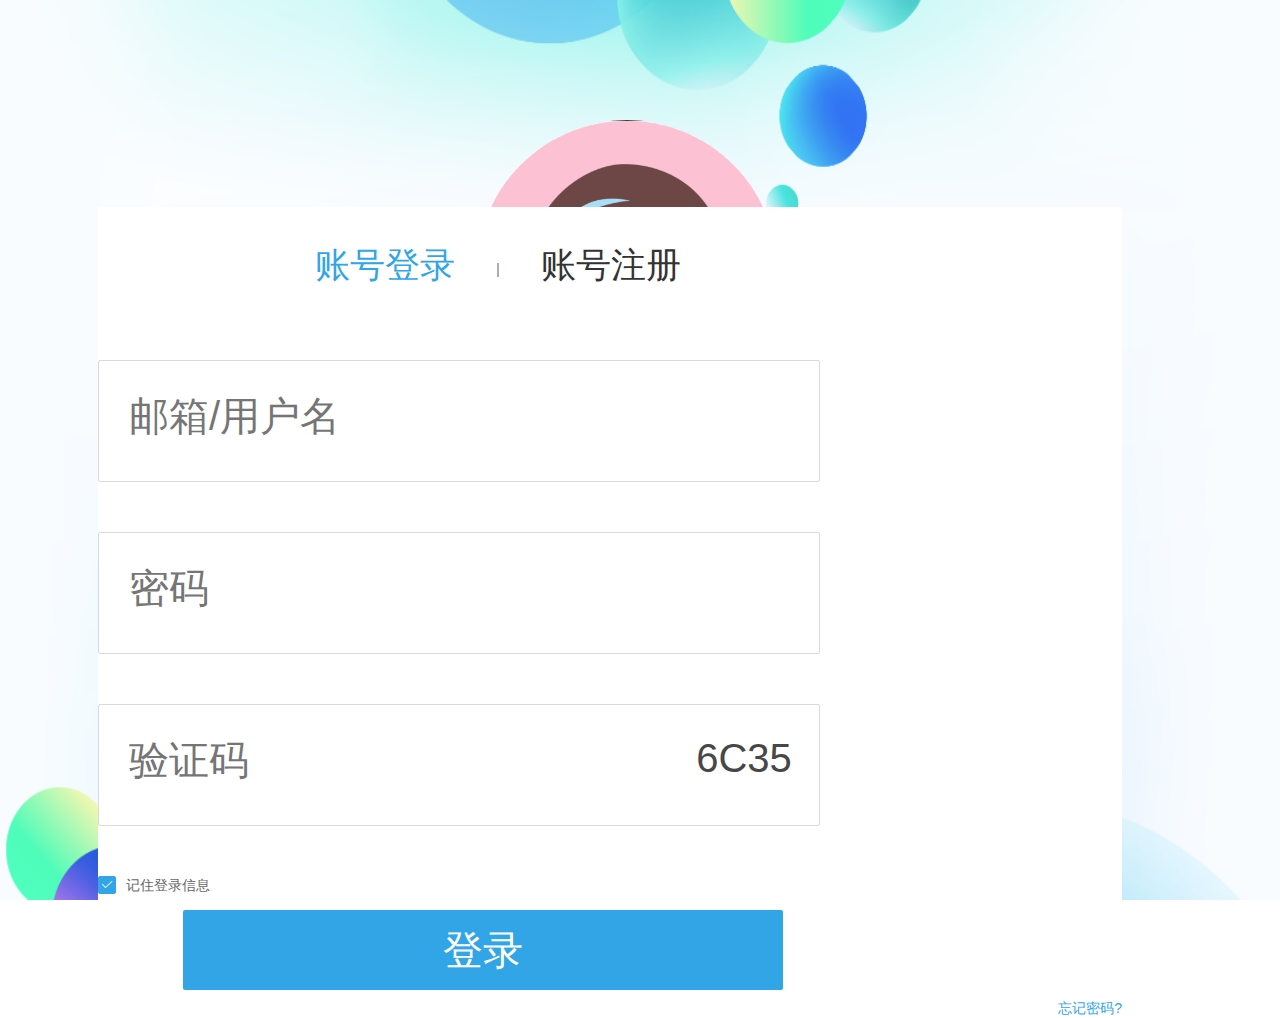
==== app登录.html @ eedfa5d4 "Add files via upload" ====
<!DOCTYPE html>
<html>

<head>
    <meta http-equiv="Content-Type" content="text/html; charset=UTF-8" />

    <title> 登录 </title>

    <link rel="stylesheet" href="style/css/base.css" />
    <link rel="stylesheet" href="style/css/login.css" />
    <link rel="stylesheet" href="style/layui/css/layui.css">
    <link rel="stylesheet" href="style/layer/skin/layer.css">

    <script type="text/javascript" src="style/js/jquery-1.7.1.min.js"></script>
    <script type="text/javascript" src="style/js/jquery.cookie.js"></script>
    <script type="text/javascript" src="style/layui/layui.js"></script>
    <script type="text/javascript" src="style/layer/layer.js"></script>

    <!-- 验证码 隐藏滚动条 -->
    <style>
        .imgcode {
            width: 150px;
            position: absolute;
            right: 0;
            top: 0px;
            cursor: pointer;
            height: 46px;
            font-size: 40px;
            text-align: center;
            line-height: 46px;
            margin-top: 30px;
        }

        ::-webkit-scrollbar {
            display: none;
        }

        .app_div {
            position: absolute;
            top: 20px;
            width: 98%;
            height: 320px;
            display: flex;
            justify-content: center;
            margin-top: 100px;
        }
    </style>

</head>


<body onload="changeImg()" onkeydown="keyLogin()">
    <div id="content" class="content">


        <div class="banner-box">
            <div class="app_div"id="cycode-box">
                <a href="app登录_01.html"><img src="images/logo.jpg" style="width: 300px;height: 300px;border-radius: 360px; alt=""></a>
            </div>
                <form id="mainForm" class="main-form">
                    <div class="tab-title">
                        <a class="linkABlue" id="toAccountLogin" href="app登录.html">账号登录</a>
                        <span class="register-line"></span>
                        <a class="linkAGray" id="toVCodeLogin" href="register.html">账号注册</a>
                    </div>
                    <div id="errorMsg" class="tip-box visiblility-hidden">
                        <i class="err-ico"></i>
                        <span class="tip-font" id="tipMsg">请填写完整的登录信息</span>
                        <span id="closeErrorMsg" class="close-ico"></span>
                    </div>

                    <!-- 用户名 -->
                    <div class="normalInput" style="px" id="cycode-box">
                        <input class="ipt-account inp-focus" name="account" id="account" maxlength="50"
                            placeholder="邮箱/用户名" autocomplete="off" onfocus="closeErrorMsg()" />
                    </div>
                    <!-- 密 码 -->
                    <div class="normalInput ">
                        <input type="password" class="inp-focus" name="password" id="password" maxlength="16"
                            autocomplete="off" placeholder="密码" onfocus="closeErrorMsg()" />

                    </div>
                    <!-- 验证码 -->
                    <div class="normalInput " id="cycode-box">
                        <input class="ipt-account inp-focus" name="verify" id="verify" maxlength="50" placeholder="验证码"
                            autocomplete="off" onfocus="closeErrorMsg()" />
                        <span id="code" class="imgcode"></span>
                        <!-- <img src="test.jpg" class="imgcode" id="code"> -->
                    </div>


                    <!-- 记住登录信息 -->
                    <div class="layui-form">
                        <input type="checkbox" name="remember" id="remember" lay-skin="primary" title="记住登录信息" checked>
                    </div>
                    <br />

                    <a id="login" class="fullBtnBlue" href=" https://505462019cj.github.io/505462019cj.github.io-data/">登录</a>
                    <div class="transferField">
                        <a class="go2forgetpwd linkABlue rememberFieldForA" href="#">忘记密码?</a>
                    </div>

                </form>



            </div>
        </div>



        <script type="text/javascript">



            //一加载就执行填充信息  用于记住登录信息
            $(document).ready(function () {
                if ($.cookie("password") != '') {
                    $("#password").val($.cookie("password"));
                }
                if ($.cookie("account") != '') {
                    $("#account").val($.cookie("account"));
                }


            })


            //不加这个复选框样式不会改变
            layui.use('form', function () {
                var form = layui.form; //只有执行了这一步，部分表单元素才会自动修饰成功
            });


            //回车登录
            function keyLogin() {
                if (event.keyCode == 13) { //回车键的键值为13
                    //document.getElementById("login").click(); //调用登录按钮的登录事件
                    //或者使用jquery实现
                    $("#login").click();
                }
            }

            //用于验证码
            var code;//声明一个变量用于存储生成的验证码  
            document.getElementById("code").onclick = changeImg;
            function changeImg() {
                //alert("换图片");  
                var arrays = new Array(
                    '1', '2', '3', '4', '5', '6', '7', '8', '9', '0',
                    'a', 'b', 'c', 'd', 'e', 'f', 'g', 'h', 'i', 'j',
                    'k', 'l', 'm', 'n', 'o', 'p', 'q', 'r', 's', 't',
                    'u', 'v', 'w', 'x', 'y', 'z',
                    'A', 'B', 'C', 'D', 'E', 'F', 'G', 'H', 'I', 'J',
                    'K', 'L', 'M', 'N', 'O', 'P', 'Q', 'R', 'S', 'T',
                    'U', 'V', 'W', 'X', 'Y', 'Z'
                );
                code = '';//重新初始化验证码  
                //alert(arrays.length);  
                //随机从数组中获取四个元素组成验证码  
                for (var i = 0; i < 4; i++) {
                    //随机获取一个数组的下标  
                    var r = parseInt(Math.random() * arrays.length);
                    code += arrays[r];
                    //alert(arrays[r]);  
                }
                //alert(code);  
                document.getElementById('code').innerHTML = code;//将验证码写入指定区域  
            }

            //点击登录事件
            $("#login").click(function () {
                var account = $("#account").val();
                var password = $("#password").val();
                var verify = $("#verify").val();
                if (account == "" || password == "" || verify == "") {
                    var obj = document.getElementById("errorMsg");
                    $("#tipMsg").html("请填写完整的登录信息！");
                    obj.setAttribute("class", "tip-box visiblility-show");
                    return;
                }
                //验证码不对
                if (code.toLowerCase() != verify) {
                    //提示错误信息
                    var obj = document.getElementById("errorMsg");
                    //修改提示文字
                    $("#tipMsg").html("请填写正确的验证码！");
                    obj.setAttribute("class", "tip-box visiblility-show");
                    return;
                }
                //判断是否勾选记住登录信息
                if ($("#remember").prop("checked") == true) {
                    //记录信息
                    var account = $("#account").val();
                    var password = $("#password").val();
                    //alert(passWord);
                    $.cookie("account", account);
                    $.cookie("password", password, { expires: 7 }); // 存储一个带7天期限的 cookie 如果{ expires: 7 } 
                } else {
                    $.cookie("account", "");
                    $.cookie("password", "");
                }

                //发送ajax请求
                $.ajax({
                    type: 'POST',
                    url: 'login.action',
                    data: 'account=' + account + '&password=' + password,
                    dataType: 'JSON',
                    success: function (data) {
                        //如果密码错误，则把cookie中的password清空同时表单内容设置为空,同时清空验证码，刷新验证码
                        if (data == "!0") {
                            $("#password").val("");
                            $.cookie("password", "");
                            $("#verify").val("")
                            changeImg();
                            alert("密码错误");
                        } else { //登录成功跳转页面
                            window.location.href = '';
                        }
                    },
                });


            });

            //点击错误信息关闭按钮
            $("#closeErrorMsg").click(function () {
                var obj = document.getElementById("errorMsg");
                obj.setAttribute("class", "tip-box visiblility-hidden");
            });

            //关闭错误提示
            function closeErrorMsg() {
                var obj = document.getElementById("errorMsg");
                obj.setAttribute("class", "tip-box visiblility-hidden");
            };

            //验证码提示
            $('.imgcode').hover(function () {
                layer.tips("点击更换验证码", '#code', {
                    time: 2000,
                    tips: [2, "#3c3c3c"]
                });
            });

        </script>


</body>

</html>
---- style/css/base.css ----
@charset "utf-8";

/*html{height:1%; }*/

body {
    background: none;
    background-color: white;
    font-family: "Microsoft Yahei", Arial, Helvetica, sans-serif;
    font-size: 14px;
    color: #515151;
    margin: 0;
    padding: 0;
}

body input,
body textarea {
    font-family: "Microsoft Yahei", Arial, Helvetica, sans-serif;
    background-color: white;
    outline: none;
}

div,
h1,
h2,
h3,
h4,
p,
form,
label,
input,
textarea,
img,
span,
dl,
ul,
li {
    margin: 0;
    padding: 0;
    border: 0;
    list-style: none;
}

a {
    color: #515151;
    text-decoration: none;
}

a:hover {
    color: #000;
    text-decoration: none;
}

a:focus {
    outline: none;
    -moz-outline: none;
}



.i_icon {
    display: inline-block;
    width: 100%;
    height: 100%;
    overflow: hidden;
}


/*public*/

.fright {
    float: right;
}

.fleft {
    float: left;
}

.clear {
    content: "";
    clear: both;
    display: block;
    height: 0;
    overflow: hidden
}

.blue {
    color: #32a5e7;
}

.hide {
    display: none;
}






a.activeBtn:hover {
    border: 1px solid #32a5e7;
    color: #40abe9;
    background-color: white;
}

a.linkABlue:link,
a.linkABlue:visited {
    color: #32A5E7;
}

a.linkABlue:hover {
    color: #008ec7;
}

a.invalidBtn:link,
a.invalidBtn:visited {
    color: #7f7f7f;
    cursor: default;
}

a.invalidBtn:hover {
    color: #7f7f7f;
}


a.fullBtnBlue:hover {
    background-color: #2b8cc5;
    color: #fff;
}

a.fullBtnBlue {
    width: 600px;
    display: block;
    height: 80px;
    font-size: 40px;
    line-height: 80px;
    text-align: center;
    margin-bottom: 10px;
    outline: none;
    margin-left: 85px;
    cursor: pointer;
    background-color: #32a5e7;
    color: #fff;
    border-radius: 2px;
}


.normalInput {
    width: 700px;
    height: 150px;
    position: relative;
    padding: 0px 10px;
    height: 120px;
    line-height: 22px;
    font-size: 14px;
    margin-bottom: 26px;
    border: 1px solid #dadada;
    outline: none;
    color: #474747;
    zoom: 1;
    overflow: hidden;
    *line-height: 50px;
}

div.normalInput {
    overflow: visible;
}

.normalInput input {
    font-size: 40px;
    width: 94%;
    height: 50px;
    line-height: 10px;
    margin-top: 30px;
    margin-left: 20px;
}
---- style/css/login.css ----
.hide {
	display: none !important
}

/*
.banner-box {
	position: relative;
	min-height: 650px;
	max-height: 1080px;
    background: #f8fcff;
    background: linear-gradient(to bottom, #f8fcff, #f8fcff, #f8fcff);
}
*/
.banner-box:before {
	position: absolute;
	/*position:fixed;  absolute*/
	content: ' ';
	top: 0;
	left: 0;
	width: 100%;
	height: 100%;
	background: url(../images/banner.png) no-repeat center fixed;
	background-size: 100% 100%;
	/* background-size: contain;此时会保持图像的纵横比并将图像缩放成将适合背景定位区域的最大大小。*/
}



.main-form {
	width: 80%;
	height: 800px;
	position: absolute;
	top: 30%;
	background-color: #FFF;
	border-radius: 2px;
    justify-content: center;
	margin-left: 98px;
}

@media (max-width: 1440px) {
	.main-form {
		top: 23%;
	}
}

.main-form .normalInput {
	margin-bottom: 50px;
}

#toLogin {
	color: #2b2b2b;
}


.go2forgetpwd {
	float: right;
}

.tab-title {
	font-size: 35px;
	/*margin-bottom: 60px;*/
	margin-top: 35px;
	width: 800px;
	text-align: center;
}

.register-line {
	color: #B3ABAB;
	display: inline-block;
	border: 2px solid #B3ABAB;
	border-left: 1px;
	height: 10px;
	line-height: 20px;
	margin-right: 32px;
	margin-left: 32px;
}



.normalInput {
	border-radius: 2px;
}

.tip-box {
	position: relative;
	height: 33px;
	display: table;
	width: 100%;
	margin-bottom: 10px;
	margin-top: 26px;
	border: solid 1px #ffc2b3;
	background: #ffd1ca;
	border-radius: 2px;
}

.tip-font {
	color: #666;
	font-size: 12px;
	padding-left: 35px;
	padding-right: 25px;
	display: table-cell;
	vertical-align: middle;
}

.err-ico {
	background: url('../images/error-ico.png');
	width: 16px;
	height: 16px;
	display: inline-block;
	position: absolute;
	top: 10px;
	left: 10px;
}

.close-ico {
	background: url('../images/close-ico.png');
	background-repeat: no-repeat;
	cursor: pointer;
	width: 16px;
	height: 16px;
	display: inline-block;
	position: absolute;
	top: 12px;
	right: 10px;
}

.btn-error {
	border: 1px solid red;
}

.btn-focus {
	border: 1px solid #32a5e7;
}

.visiblility-hidden {
	visibility: hidden;
}
---- style/layui/css/layui.css ----
/** layui-v2.2.45 MIT License By http://www.layui.com */
.layui-inline,img {
	display: inline-block;
	vertical-align: middle
}

h1,h2,h3,h4,h5,h6 {
	font-weight: 400
}

.layui-edge,.layui-header,.layui-inline,.layui-main {
	position: relative
}

.layui-btn,.layui-edge,.layui-inline,img {
	vertical-align: middle
}

blockquote,body,button,dd,div,dl,dt,form,h1,h2,h3,h4,h5,h6,input,li,ol,p,pre,td,textarea,th,ul {
	margin: 0;
	padding: 0;
	-webkit-tap-highlight-color: rgba(0,0,0,0)
}

a:active,a:hover {
	outline: 0
}

img {
	border: none
}

li {
	list-style: none
}

table {
	border-collapse: collapse;
	border-spacing: 0
}

h4,h5,h6 {
	font-size: 100%
}

button,input,optgroup,option,select,textarea {
	font-family: inherit;
	font-size: inherit;
	font-style: inherit;
	font-weight: inherit;
	outline: 0
}

pre {
	white-space: pre-wrap;
	white-space: -moz-pre-wrap;
	white-space: -pre-wrap;
	white-space: -o-pre-wrap;
	word-wrap: break-word
}

body {
	line-height: 24px;
	font: 14px Helvetica Neue,Helvetica,PingFang SC,\5FAE\8F6F\96C5\9ED1,Tahoma,Arial,sans-serif
}

hr {
	height: 1px;
	margin: 10px 0;
	border: 0;
	clear: both
}

a {
	color: #333;
	text-decoration: none
}

a:hover {
	color: #777
}

a cite {
	font-style: normal;
	*cursor: pointer
}

.layui-border-box,.layui-border-box * {
	box-sizing: border-box
}

.layui-box,.layui-box * {
	box-sizing: content-box
}

.layui-clear {
	clear: both;
	*zoom: 1
}

.layui-clear:after {
	content: '\20';
	clear: both;
	*zoom: 1;
	display: block;
	height: 0
}

.layui-inline {
	*display: inline;
	*zoom: 1
}

.layui-edge {
	display: inline-block;
	width: 0;
	height: 0;
	border-width: 6px;
	border-style: dashed;
	border-color: transparent;
	overflow: hidden
}

.layui-edge-top {
	top: -4px;
	border-bottom-color: #999;
	border-bottom-style: solid
}

.layui-edge-right {
	border-left-color: #999;
	border-left-style: solid
}

.layui-edge-bottom {
	top: 2px;
	border-top-color: #999;
	border-top-style: solid
}

.layui-edge-left {
	border-right-color: #999;
	border-right-style: solid
}

.layui-elip {
	text-overflow: ellipsis;
	overflow: hidden;
	white-space: nowrap
}

.layui-disabled,.layui-icon,.layui-unselect {
	-moz-user-select: none;
	-webkit-user-select: none;
	-ms-user-select: none
}

.layui-disabled,.layui-disabled:hover {
	color: #d2d2d2!important;
	cursor: not-allowed!important
}

.layui-circle {
	border-radius: 100%
}

.layui-show {
	display: block!important
}

.layui-hide {
	display: none!important
}

@font-face {
	font-family:layui-icon;src:url(../font/iconfont.eot?v=220);src:url(../font/iconfont.eot?v=220#iefix) format('embedded-opentype'),url(../font/iconfont.svg?v=220#iconfont) format('svg'),url(../font/iconfont.woff?v=220) format('woff'),url(../font/iconfont.ttf?v=220) format('truetype')
}

.layui-icon {
	font-family: layui-icon!important;
	font-size: 16px;
	font-style: normal;
	-webkit-font-smoothing: antialiased;
	-moz-osx-font-smoothing: grayscale
}

.layui-main {
	width: 1140px;
	margin: 0 auto
}

.layui-header {
	z-index: 1000;
	height: 60px
}

.layui-header a:hover {
	transition: all .5s;
	-webkit-transition: all .5s
}

.layui-side {
	position: fixed;
	top: 0;
	bottom: 0;
	z-index: 999;
	width: 200px;
	overflow-x: hidden
}

.layui-side-scroll {
	width: 220px;
	height: 100%;
	overflow-x: hidden
}

.layui-body {
	position: absolute;
	left: 200px;
	right: 0;
	top: 0;
	bottom: 0;
	z-index: 998;
	width: auto;
	overflow: hidden;
	overflow-y: auto;
	box-sizing: border-box
}

.layui-layout-body {
	overflow: hidden
}

.layui-layout-admin .layui-header {
	background-color: #23262E
}

.layui-layout-admin .layui-side {
	top: 60px;
	width: 200px;
	overflow-x: hidden
}

.layui-layout-admin .layui-body {
	top: 60px;
	bottom: 44px
}

.layui-layout-admin .layui-main {
	width: auto;
	margin: 0 15px
}

.layui-layout-admin .layui-footer {
	position: fixed;
	left: 200px;
	right: 0;
	bottom: 0;
	height: 44px;
	line-height: 44px;
	padding: 0 15px;
	background-color: #eee
}

.layui-layout-admin .layui-logo {
	position: absolute;
	left: 0;
	top: 0;
	width: 200px;
	height: 100%;
	line-height: 60px;
	text-align: center;
	color: #009688;
	font-size: 16px
}

.layui-layout-admin .layui-header .layui-nav {
	background: 0 0
}

.layui-layout-left {
	position: absolute!important;
	left: 200px;
	top: 0
}

.layui-layout-right {
	position: absolute!important;
	right: 0;
	top: 0
}

.layui-container {
	position: relative;
	margin: 0 auto;
	padding: 0 15px;
	box-sizing: border-box
}

.layui-fluid {
	position: relative;
	margin: 0 auto;
	padding: 0 15px
}

.layui-row:after,.layui-row:before {
	content: '';
	display: block;
	clear: both
}

.layui-col-lg1,.layui-col-lg10,.layui-col-lg11,.layui-col-lg12,.layui-col-lg2,.layui-col-lg3,.layui-col-lg4,.layui-col-lg5,.layui-col-lg6,.layui-col-lg7,.layui-col-lg8,.layui-col-lg9,.layui-col-md1,.layui-col-md10,.layui-col-md11,.layui-col-md12,.layui-col-md2,.layui-col-md3,.layui-col-md4,.layui-col-md5,.layui-col-md6,.layui-col-md7,.layui-col-md8,.layui-col-md9,.layui-col-sm1,.layui-col-sm10,.layui-col-sm11,.layui-col-sm12,.layui-col-sm2,.layui-col-sm3,.layui-col-sm4,.layui-col-sm5,.layui-col-sm6,.layui-col-sm7,.layui-col-sm8,.layui-col-sm9,.layui-col-xs1,.layui-col-xs10,.layui-col-xs11,.layui-col-xs12,.layui-col-xs2,.layui-col-xs3,.layui-col-xs4,.layui-col-xs5,.layui-col-xs6,.layui-col-xs7,.layui-col-xs8,.layui-col-xs9 {
	position: relative;
	display: block;
	box-sizing: border-box
}

.layui-col-xs1,.layui-col-xs10,.layui-col-xs11,.layui-col-xs12,.layui-col-xs2,.layui-col-xs3,.layui-col-xs4,.layui-col-xs5,.layui-col-xs6,.layui-col-xs7,.layui-col-xs8,.layui-col-xs9 {
	float: left
}

.layui-col-xs1 {
	width: 8.33333333%
}

.layui-col-xs2 {
	width: 16.66666667%
}

.layui-col-xs3 {
	width: 25%
}

.layui-col-xs4 {
	width: 33.33333333%
}

.layui-col-xs5 {
	width: 41.66666667%
}

.layui-col-xs6 {
	width: 50%
}

.layui-col-xs7 {
	width: 58.33333333%
}

.layui-col-xs8 {
	width: 66.66666667%
}

.layui-col-xs9 {
	width: 75%
}

.layui-col-xs10 {
	width: 83.33333333%
}

.layui-col-xs11 {
	width: 91.66666667%
}

.layui-col-xs12 {
	width: 100%
}

.layui-col-xs-offset1 {
	margin-left: 8.33333333%
}

.layui-col-xs-offset2 {
	margin-left: 16.66666667%
}

.layui-col-xs-offset3 {
	margin-left: 25%
}

.layui-col-xs-offset4 {
	margin-left: 33.33333333%
}

.layui-col-xs-offset5 {
	margin-left: 41.66666667%
}

.layui-col-xs-offset6 {
	margin-left: 50%
}

.layui-col-xs-offset7 {
	margin-left: 58.33333333%
}

.layui-col-xs-offset8 {
	margin-left: 66.66666667%
}

.layui-col-xs-offset9 {
	margin-left: 75%
}

.layui-col-xs-offset10 {
	margin-left: 83.33333333%
}

.layui-col-xs-offset11 {
	margin-left: 91.66666667%
}

.layui-col-xs-offset12 {
	margin-left: 100%
}

@media screen and (max-width:768px) {
	.layui-hide-xs {
		display: none!important
	}

	.layui-show-xs-block {
		display: block!important
	}

	.layui-show-xs-inline {
		display: inline!important
	}

	.layui-show-xs-inline-block {
		display: inline-block!important
	}
}

@media screen and (min-width:768px) {
	.layui-container {
		width: 750px
	}

	.layui-hide-sm {
		display: none!important
	}

	.layui-show-sm-block {
		display: block!important
	}

	.layui-show-sm-inline {
		display: inline!important
	}

	.layui-show-sm-inline-block {
		display: inline-block!important
	}

	.layui-col-sm1,.layui-col-sm10,.layui-col-sm11,.layui-col-sm12,.layui-col-sm2,.layui-col-sm3,.layui-col-sm4,.layui-col-sm5,.layui-col-sm6,.layui-col-sm7,.layui-col-sm8,.layui-col-sm9 {
		float: left
	}

	.layui-col-sm1 {
		width: 8.33333333%
	}

	.layui-col-sm2 {
		width: 16.66666667%
	}

	.layui-col-sm3 {
		width: 25%
	}

	.layui-col-sm4 {
		width: 33.33333333%
	}

	.layui-col-sm5 {
		width: 41.66666667%
	}

	.layui-col-sm6 {
		width: 50%
	}

	.layui-col-sm7 {
		width: 58.33333333%
	}

	.layui-col-sm8 {
		width: 66.66666667%
	}

	.layui-col-sm9 {
		width: 75%
	}

	.layui-col-sm10 {
		width: 83.33333333%
	}

	.layui-col-sm11 {
		width: 91.66666667%
	}

	.layui-col-sm12 {
		width: 100%
	}

	.layui-col-sm-offset1 {
		margin-left: 8.33333333%
	}

	.layui-col-sm-offset2 {
		margin-left: 16.66666667%
	}

	.layui-col-sm-offset3 {
		margin-left: 25%
	}

	.layui-col-sm-offset4 {
		margin-left: 33.33333333%
	}

	.layui-col-sm-offset5 {
		margin-left: 41.66666667%
	}

	.layui-col-sm-offset6 {
		margin-left: 50%
	}

	.layui-col-sm-offset7 {
		margin-left: 58.33333333%
	}

	.layui-col-sm-offset8 {
		margin-left: 66.66666667%
	}

	.layui-col-sm-offset9 {
		margin-left: 75%
	}

	.layui-col-sm-offset10 {
		margin-left: 83.33333333%
	}

	.layui-col-sm-offset11 {
		margin-left: 91.66666667%
	}

	.layui-col-sm-offset12 {
		margin-left: 100%
	}
}

@media screen and (min-width:992px) {
	.layui-container {
		width: 970px
	}

	.layui-hide-md {
		display: none!important
	}

	.layui-show-md-block {
		display: block!important
	}

	.layui-show-md-inline {
		display: inline!important
	}

	.layui-show-md-inline-block {
		display: inline-block!important
	}

	.layui-col-md1,.layui-col-md10,.layui-col-md11,.layui-col-md12,.layui-col-md2,.layui-col-md3,.layui-col-md4,.layui-col-md5,.layui-col-md6,.layui-col-md7,.layui-col-md8,.layui-col-md9 {
		float: left
	}

	.layui-col-md1 {
		width: 8.33333333%
	}

	.layui-col-md2 {
		width: 16.66666667%
	}

	.layui-col-md3 {
		width: 25%
	}

	.layui-col-md4 {
		width: 33.33333333%
	}

	.layui-col-md5 {
		width: 41.66666667%
	}

	.layui-col-md6 {
		width: 50%
	}

	.layui-col-md7 {
		width: 58.33333333%
	}

	.layui-col-md8 {
		width: 66.66666667%
	}

	.layui-col-md9 {
		width: 75%
	}

	.layui-col-md10 {
		width: 83.33333333%
	}

	.layui-col-md11 {
		width: 91.66666667%
	}

	.layui-col-md12 {
		width: 100%
	}

	.layui-col-md-offset1 {
		margin-left: 8.33333333%
	}

	.layui-col-md-offset2 {
		margin-left: 16.66666667%
	}

	.layui-col-md-offset3 {
		margin-left: 25%
	}

	.layui-col-md-offset4 {
		margin-left: 33.33333333%
	}

	.layui-col-md-offset5 {
		margin-left: 41.66666667%
	}

	.layui-col-md-offset6 {
		margin-left: 50%
	}

	.layui-col-md-offset7 {
		margin-left: 58.33333333%
	}

	.layui-col-md-offset8 {
		margin-left: 66.66666667%
	}

	.layui-col-md-offset9 {
		margin-left: 75%
	}

	.layui-col-md-offset10 {
		margin-left: 83.33333333%
	}

	.layui-col-md-offset11 {
		margin-left: 91.66666667%
	}

	.layui-col-md-offset12 {
		margin-left: 100%
	}
}

@media screen and (min-width:1200px) {
	.layui-container {
		width: 1170px
	}

	.layui-hide-lg {
		display: none!important
	}

	.layui-show-lg-block {
		display: block!important
	}

	.layui-show-lg-inline {
		display: inline!important
	}

	.layui-show-lg-inline-block {
		display: inline-block!important
	}

	.layui-col-lg1,.layui-col-lg10,.layui-col-lg11,.layui-col-lg12,.layui-col-lg2,.layui-col-lg3,.layui-col-lg4,.layui-col-lg5,.layui-col-lg6,.layui-col-lg7,.layui-col-lg8,.layui-col-lg9 {
		float: left
	}

	.layui-col-lg1 {
		width: 8.33333333%
	}

	.layui-col-lg2 {
		width: 16.66666667%
	}

	.layui-col-lg3 {
		width: 25%
	}

	.layui-col-lg4 {
		width: 33.33333333%
	}

	.layui-col-lg5 {
		width: 41.66666667%
	}

	.layui-col-lg6 {
		width: 50%
	}

	.layui-col-lg7 {
		width: 58.33333333%
	}

	.layui-col-lg8 {
		width: 66.66666667%
	}

	.layui-col-lg9 {
		width: 75%
	}

	.layui-col-lg10 {
		width: 83.33333333%
	}

	.layui-col-lg11 {
		width: 91.66666667%
	}

	.layui-col-lg12 {
		width: 100%
	}

	.layui-col-lg-offset1 {
		margin-left: 8.33333333%
	}

	.layui-col-lg-offset2 {
		margin-left: 16.66666667%
	}

	.layui-col-lg-offset3 {
		margin-left: 25%
	}

	.layui-col-lg-offset4 {
		margin-left: 33.33333333%
	}

	.layui-col-lg-offset5 {
		margin-left: 41.66666667%
	}

	.layui-col-lg-offset6 {
		margin-left: 50%
	}

	.layui-col-lg-offset7 {
		margin-left: 58.33333333%
	}

	.layui-col-lg-offset8 {
		margin-left: 66.66666667%
	}

	.layui-col-lg-offset9 {
		margin-left: 75%
	}

	.layui-col-lg-offset10 {
		margin-left: 83.33333333%
	}

	.layui-col-lg-offset11 {
		margin-left: 91.66666667%
	}

	.layui-col-lg-offset12 {
		margin-left: 100%
	}
}

.layui-col-space1 {
	margin: -.5px
}

.layui-col-space1>* {
	padding: .5px
}

.layui-col-space3 {
	margin: -1.5px
}

.layui-col-space3>* {
	padding: 1.5px
}

.layui-col-space5 {
	margin: -2.5px
}

.layui-col-space5>* {
	padding: 2.5px
}

.layui-col-space8 {
	margin: -3.5px
}

.layui-col-space8>* {
	padding: 3.5px
}

.layui-col-space10 {
	margin: -5px
}

.layui-col-space10>* {
	padding: 5px
}

.layui-col-space12 {
	margin: -6px
}

.layui-col-space12>* {
	padding: 6px
}

.layui-col-space15 {
	margin: -7.5px
}

.layui-col-space15>* {
	padding: 7.5px
}

.layui-col-space18 {
	margin: -9px
}

.layui-col-space18>* {
	padding: 9px
}

.layui-col-space20 {
	margin: -10px
}

.layui-col-space20>* {
	padding: 10px
}

.layui-col-space22 {
	margin: -11px
}

.layui-col-space22>* {
	padding: 11px
}

.layui-col-space25 {
	margin: -12.5px
}

.layui-col-space25>* {
	padding: 12.5px
}

.layui-col-space30 {
	margin: -15px
}

.layui-col-space30>* {
	padding: 15px
}

.layui-btn,.layui-input,.layui-select,.layui-textarea,.layui-upload-button {
	outline: 0;
	-webkit-appearance: none;
	transition: all .3s;
	-webkit-transition: all .3s;
	box-sizing: border-box
}

.layui-elem-quote {
	margin-bottom: 10px;
	padding: 15px;
	line-height: 22px;
	border-left: 5px solid #009688;
	border-radius: 0 2px 2px 0;
	background-color: #f2f2f2
}

.layui-quote-nm {
	border-style: solid;
	border-width: 1px 1px 1px 5px;
	background: 0 0
}

.layui-elem-field {
	margin-bottom: 10px;
	padding: 0;
	border-width: 1px;
	border-style: solid
}

.layui-elem-field legend {
	margin-left: 20px;
	padding: 0 10px;
	font-size: 20px;
	font-weight: 300
}

.layui-field-title {
	margin: 10px 0 20px;
	border-width: 1px 0 0
}

.layui-field-box {
	padding: 10px 15px
}

.layui-field-title .layui-field-box {
	padding: 10px 0
}

.layui-progress {
	position: relative;
	height: 6px;
	border-radius: 20px;
	background-color: #e2e2e2
}

.layui-progress-bar {
	position: absolute;
	left: 0;
	top: 0;
	width: 0;
	max-width: 100%;
	height: 6px;
	border-radius: 20px;
	text-align: right;
	background-color: #5FB878;
	transition: all .3s;
	-webkit-transition: all .3s
}

.layui-progress-big,.layui-progress-big .layui-progress-bar {
	height: 18px;
	line-height: 18px
}

.layui-progress-text {
	position: relative;
	top: -18px;
	line-height: 18px;
	font-size: 12px;
	color: #666
}

.layui-progress-big .layui-progress-text {
	position: static;
	padding: 0 10px;
	color: #fff
}

.layui-card-header,.layui-colla-title {
	position: relative;
	height: 42px;
	color: #333;
	font-size: 14px
}

.layui-card {
	margin-bottom: 15px;
	border-radius: 2px;
	background-color: #fff;
	box-shadow: 0 1px 2px 0 rgba(0,0,0,.05)
}

.layui-card:last-child {
	margin-bottom: 0
}

.layui-card-header {
	line-height: 42px;
	padding: 0 15px;
	border-bottom: 1px solid #f6f6f6;
	border-radius: 2px 2px 0 0
}

.layui-card-body {
	position: relative;
	padding: 10px 15px;
	line-height: 24px
}

.layui-card-body .layui-table {
	margin: 5px 0
}

.layui-card .layui-tab {
	margin: 0
}

.layui-collapse {
	border-width: 1px;
	border-style: solid;
	border-radius: 2px
}

.layui-colla-content,.layui-colla-item {
	border-top-width: 1px;
	border-top-style: solid
}

.layui-colla-item:first-child {
	border-top: none
}

.layui-colla-title {
	line-height: 42px;
	padding: 0 15px 0 35px;
	background-color: #f2f2f2;
	cursor: pointer
}

.layui-colla-content {
	display: none;
	padding: 10px 15px;
	line-height: 22px;
	color: #666
}

.layui-bg-black,.layui-bg-blue,.layui-bg-cyan,.layui-bg-green,.layui-bg-orange,.layui-bg-red {
	color: #fff!important
}

.layui-colla-icon {
	position: absolute;
	left: 15px;
	top: 0;
	font-size: 14px
}

.layui-bg-red {
	background-color: #FF5722!important
}

.layui-bg-orange {
	background-color: #FFB800!important
}

.layui-bg-green {
	background-color: #009688!important
}

.layui-bg-cyan {
	background-color: #2F4056!important
}

.layui-bg-blue {
	background-color: #1E9FFF!important
}

.layui-bg-black {
	background-color: #393D49!important
}

.layui-bg-gray {
	background-color: #eee!important;
	color: #666!important
}

.layui-badge-rim,.layui-colla-content,.layui-colla-item,.layui-collapse,.layui-elem-field,.layui-form-pane .layui-form-item[pane],.layui-form-pane .layui-form-label,.layui-input,.layui-layedit,.layui-layedit-tool,.layui-quote-nm,.layui-select,.layui-tab-bar,.layui-tab-card,.layui-tab-title,.layui-tab-title .layui-this:after,.layui-textarea {
	border-color: #e6e6e6
}

.layui-timeline-item:before,hr {
	background-color: #e6e6e6
}

.layui-text {
	line-height: 22px;
	font-size: 14px;
	color: #666
}

.layui-text h1,.layui-text h2,.layui-text h3 {
	font-weight: 500;
	color: #333
}

.layui-text h1 {
	font-size: 30px
}

.layui-text h2 {
	font-size: 24px
}

.layui-text h3 {
	font-size: 18px
}

.layui-text a:not(.layui-btn) {
	color: #01AAED
}

.layui-text a:not(.layui-btn):hover {
	text-decoration: underline
}

.layui-text ul {
	padding: 5px 0 5px 15px
}

.layui-text ul li {
	margin-top: 5px;
	list-style-type: disc
}

.layui-text em,.layui-word-aux {
	color: #999!important;
	padding: 0 5px!important
}

.layui-btn {
	display: inline-block;
	height: 38px;
	line-height: 38px;
	padding: 0 18px;
	background-color: #009688;
	color: #fff;
	white-space: nowrap;
	text-align: center;
	font-size: 14px;
	border: none;
	border-radius: 2px;
	cursor: pointer;
	-moz-user-select: none;
	-webkit-user-select: none;
	-ms-user-select: none
}

.layui-btn:hover {
	opacity: .8;
	filter: alpha(opacity=80);
	color: #fff
}

.layui-btn:active {
	opacity: 1;
	filter: alpha(opacity=100)
}

.layui-btn+.layui-btn {
	margin-left: 10px
}

.layui-btn-radius {
	border-radius: 100px
}

.layui-btn .layui-icon {
	margin-right: 3px;
	font-size: 18px;
	vertical-align: bottom;
	vertical-align: middle\9
}

.layui-btn-primary {
	border: 1px solid #C9C9C9;
	background-color: #fff;
	color: #555
}

.layui-btn-primary:hover {
	border-color: #009688;
	color: #333
}

.layui-btn-normal {
	background-color: #1E9FFF
}

.layui-btn-warm {
	background-color: #FFB800
}

.layui-btn-danger {
	background-color: #FF5722
}

.layui-btn-disabled,.layui-btn-disabled:active,.layui-btn-disabled:hover {
	border: 1px solid #e6e6e6;
	background-color: #FBFBFB;
	color: #C9C9C9;
	cursor: not-allowed;
	opacity: 1
}

.layui-btn-lg {
	height: 44px;
	line-height: 44px;
	padding: 0 25px;
	font-size: 16px
}

.layui-btn-sm {
	height: 30px;
	line-height: 30px;
	padding: 0 10px;
	font-size: 12px
}

.layui-btn-sm i {
	font-size: 16px!important
}

.layui-btn-xs {
	height: 22px;
	line-height: 22px;
	padding: 0 5px;
	font-size: 12px
}

.layui-btn-xs i {
	font-size: 14px!important
}

.layui-btn-group {
	display: inline-block;
	vertical-align: middle;
	font-size: 0
}

.layui-btn-group .layui-btn {
	margin-left: 0!important;
	margin-right: 0!important;
	border-left: 1px solid rgba(255,255,255,.5);
	border-radius: 0
}

.layui-btn-group .layui-btn-primary {
	border-left: none
}

.layui-btn-group .layui-btn-primary:hover {
	border-color: #C9C9C9;
	color: #009688
}

.layui-btn-group .layui-btn:first-child {
	border-left: none;
	border-radius: 2px 0 0 2px
}

.layui-btn-group .layui-btn-primary:first-child {
	border-left: 1px solid #c9c9c9
}

.layui-btn-group .layui-btn:last-child {
	border-radius: 0 2px 2px 0
}

.layui-btn-group .layui-btn+.layui-btn {
	margin-left: 0
}

.layui-btn-group+.layui-btn-group {
	margin-left: 10px
}

.layui-input,.layui-select,.layui-textarea {
	height: 38px;
	line-height: 1.3;
	line-height: 38px\9;
	border-width: 1px;
	border-style: solid;
	background-color: #fff;
	border-radius: 2px
}

.layui-input::-webkit-input-placeholder,.layui-select::-webkit-input-placeholder,.layui-textarea::-webkit-input-placeholder {
	line-height: 1.3
}

.layui-form-label,.layui-form-mid,.layui-textarea {
	line-height: 20px;
	position: relative
}

.layui-input,.layui-textarea {
	display: block;
	width: 100%;
	padding-left: 10px
}

.layui-input:hover,.layui-textarea:hover {
	border-color: #D2D2D2!important
}

.layui-input:focus,.layui-textarea:focus {
	border-color: #C9C9C9!important
}

.layui-textarea {
	min-height: 100px;
	height: auto;
	padding: 6px 10px;
	resize: vertical
}

.layui-select {
	padding: 0 10px
}

.layui-form input[type=checkbox],.layui-form input[type=radio],.layui-form select {
	display: none
}

.layui-form [lay-ignore] {
	display: initial
}

.layui-form-item {
	margin-bottom: 15px;
	clear: both;
	*zoom: 1
}

.layui-form-item:after {
	content: '\20';
	clear: both;
	*zoom: 1;
	display: block;
	height: 0
}

.layui-form-label {
	float: left;
	display: block;
	padding: 9px 15px;
	width: 80px;
	font-weight: 400;
	text-align: right
}

.layui-form-item .layui-inline {
	margin-bottom: 5px;
	margin-right: 10px
}

.layui-input-block,.layui-input-inline {
	position: relative
}

.layui-input-block {
	margin-left: 110px;
	min-height: 36px
}

.layui-input-inline {
	display: inline-block;
	vertical-align: middle
}

.layui-form-item .layui-input-inline {
	float: left;
	width: 190px;
	margin-right: 10px
}

.layui-form-text .layui-input-inline {
	width: auto
}

.layui-form-mid {
	float: left;
	display: block;
	padding: 8px 0!important;
	margin-right: 10px
}

.layui-form-danger+.layui-form-select .layui-input,.layui-form-danger:focus {
	border-color: #FF5722!important
}

.layui-form-select {
	position: relative
}

.layui-form-select .layui-input {
	padding-right: 30px;
	cursor: pointer
}

.layui-form-select .layui-edge {
	position: absolute;
	right: 10px;
	top: 50%;
	margin-top: -3px;
	cursor: pointer;
	border-width: 6px;
	border-top-color: #c2c2c2;
	border-top-style: solid;
	transition: all .3s;
	-webkit-transition: all .3s
}

.layui-form-select dl {
	display: none;
	position: absolute;
	left: 0;
	top: 42px;
	padding: 5px 0;
	z-index: 999;
	min-width: 100%;
	border: 1px solid #d2d2d2;
	max-height: 300px;
	overflow-y: auto;
	background-color: #fff;
	border-radius: 2px;
	box-shadow: 0 2px 4px rgba(0,0,0,.12);
	box-sizing: border-box
}

.layui-form-select dl dd,.layui-form-select dl dt {
	padding: 0 10px;
	line-height: 36px;
	white-space: nowrap;
	overflow: hidden;
	text-overflow: ellipsis
}

.layui-form-select dl dt {
	font-size: 12px;
	color: #999
}

.layui-form-select dl dd {
	cursor: pointer
}

.layui-form-select dl dd:hover {
	background-color: #f2f2f2
}

.layui-form-select .layui-select-group dd {
	padding-left: 20px
}

.layui-form-select dl dd.layui-select-tips {
	padding-left: 10px!important;
	color: #999
}

.layui-form-select dl dd.layui-this {
	background-color: #5FB878;
	color: #fff
}

.layui-form-checkbox,.layui-form-select dl dd.layui-disabled {
	background-color: #fff
}

.layui-form-selected dl {
	display: block
}

.layui-form-checkbox,.layui-form-checkbox *,.layui-form-radio,.layui-form-radio *,.layui-form-switch {
	display: inline-block;
	vertical-align: middle
}

.layui-form-selected .layui-edge {
	margin-top: -9px;
	-webkit-transform: rotate(180deg);
	transform: rotate(180deg);
	margin-top: -3px\9
}

:root .layui-form-selected .layui-edge {
	margin-top: -9px\0/IE9
}

.layui-form-selectup dl {
	top: auto;
	bottom: 42px
}

.layui-select-none {
	margin: 5px 0;
	text-align: center;
	color: #999
}

.layui-select-disabled .layui-disabled {
	border-color: #eee!important
}

.layui-select-disabled .layui-edge {
	border-top-color: #d2d2d2
}

.layui-form-checkbox {
	position: relative;
	height: 30px;
	line-height: 28px;
	margin-right: 10px;
	padding-right: 30px;
	border: 1px solid #d2d2d2;
	cursor: pointer;
	font-size: 0;
	border-radius: 2px;
	-webkit-transition: .1s linear;
	transition: .1s linear;
	box-sizing: border-box
}

.layui-form-checkbox:hover {
	border: 1px solid #c2c2c2
}

.layui-form-checkbox span {
	padding: 0 10px;
	height: 100%;
	font-size: 14px;
	background-color: #d2d2d2;
	color: #fff;
	overflow: hidden;
	white-space: nowrap;
	text-overflow: ellipsis
}

.layui-form-checkbox:hover span {
	background-color: #c2c2c2
}

.layui-form-checkbox i {
	position: absolute;
	right: 0;
	width: 30px;
	color: #fff;
	font-size: 20px;
	text-align: center
}

.layui-form-checkbox:hover i {
	color: #c2c2c2
}

.layui-form-checked,.layui-form-checked:hover {
	border-color: #5FB878
}

.layui-form-checked span,.layui-form-checked:hover span {
	background-color: #5FB878
}

.layui-form-checked i,.layui-form-checked:hover i {
	color: #5FB878
}

.layui-form-item .layui-form-checkbox {
	margin-top: 4px
}

.layui-form-checkbox[lay-skin=primary] {
	height: auto!important;
	line-height: normal!important;
	border: none!important;
	margin-right: 0;
	padding-right: 0;
	background: 0 0
}

.layui-form-checkbox[lay-skin=primary] span {
	float: right;
	padding-right: 15px;
	line-height: 18px;
	background: 0 0;
	color: #666
}

.layui-form-checkbox[lay-skin=primary] i {
	position: relative;
	top: 0;
	width: 16px;
	height: 16px;
	line-height: 16px;
	border: 1px solid #d2d2d2;
	font-size: 12px;
	border-radius: 2px;
	background-color: #fff;
	-webkit-transition: .1s linear;
	transition: .1s linear
}

.layui-form-checkbox[lay-skin=primary]:hover i {
	border-color: #32A5E7;
	color: #fff
}

.layui-form-checked[lay-skin=primary] i {
	border-color: #32A5E7;
	background-color: #32A5E7;
	color: #fff
}

.layui-checkbox-disbaled[lay-skin=primary] span {
	background: 0 0!important;
	color: #c2c2c2
}

.layui-checkbox-disbaled[lay-skin=primary]:hover i {
	border-color: #d2d2d2
}

.layui-form-item .layui-form-checkbox[lay-skin=primary] {
	margin-top: 10px
}

.layui-form-switch {
	position: relative;
	height: 22px;
	line-height: 22px;
	width: 42px;
	padding: 0 5px;
	margin-top: 8px;
	border: 1px solid #d2d2d2;
	border-radius: 20px;
	cursor: pointer;
	background-color: #fff;
	-webkit-transition: .1s linear;
	transition: .1s linear
}

.layui-form-switch i {
	position: absolute;
	left: 5px;
	top: 3px;
	width: 16px;
	height: 16px;
	border-radius: 20px;
	background-color: #d2d2d2;
	-webkit-transition: .1s linear;
	transition: .1s linear
}

.layui-form-switch em {
	position: absolute;
	right: 5px;
	top: 0;
	width: 25px;
	padding: 0!important;
	text-align: center!important;
	color: #999!important;
	font-style: normal!important;
	font-size: 12px
}

.layui-form-onswitch {
	border-color: #5FB878;
	background-color: #5FB878
}

.layui-form-onswitch i {
	left: 32px;
	background-color: #fff
}

.layui-form-onswitch em {
	left: 5px;
	right: auto;
	color: #fff!important
}

.layui-checkbox-disbaled {
	border-color: #e2e2e2!important
}

.layui-checkbox-disbaled span {
	background-color: #e2e2e2!important
}

.layui-checkbox-disbaled:hover i {
	color: #fff!important
}

.layui-form-radio {
	line-height: 28px;
	margin: 6px 10px 0 0;
	padding-right: 10px;
	cursor: pointer;
	font-size: 0
}

.layui-form-radio i {
	margin-right: 8px;
	font-size: 22px;
	color: #c2c2c2
}

.layui-form-radio span {
	font-size: 14px
}

.layui-form-radio i:hover,.layui-form-radioed i {
	color: #5FB878
}

.layui-radio-disbaled i {
	color: #e2e2e2!important
}

.layui-form-pane .layui-form-label {
	width: 110px;
	padding: 8px 15px;
	height: 38px;
	line-height: 20px;
	border-width: 1px;
	border-style: solid;
	border-radius: 2px 0 0 2px;
	text-align: center;
	background-color: #FBFBFB;
	overflow: hidden;
	white-space: nowrap;
	text-overflow: ellipsis;
	box-sizing: border-box
}

.layui-form-pane .layui-input-inline {
	margin-left: -1px
}

.layui-form-pane .layui-input-block {
	margin-left: 110px;
	left: -1px
}

.layui-form-pane .layui-input {
	border-radius: 0 2px 2px 0
}

.layui-form-pane .layui-form-text .layui-form-label {
	float: none;
	width: 100%;
	border-radius: 2px;
	box-sizing: border-box;
	text-align: left
}

.layui-form-pane .layui-form-text .layui-input-inline {
	display: block;
	margin: 0;
	top: -1px;
	clear: both
}

.layui-form-pane .layui-form-text .layui-input-block {
	margin: 0;
	left: 0;
	top: -1px
}

.layui-form-pane .layui-form-text .layui-textarea {
	min-height: 100px;
	border-radius: 0 0 2px 2px
}

.layui-form-pane .layui-form-checkbox {
	margin: 4px 0 4px 10px
}

.layui-form-pane .layui-form-radio,.layui-form-pane .layui-form-switch {
	margin-top: 6px;
	margin-left: 10px
}

.layui-form-pane .layui-form-item[pane] {
	position: relative;
	border-width: 1px;
	border-style: solid
}

.layui-form-pane .layui-form-item[pane] .layui-form-label {
	position: absolute;
	left: 0;
	top: 0;
	height: 100%;
	border-width: 0 1px 0 0
}

.layui-form-pane .layui-form-item[pane] .layui-input-inline {
	margin-left: 110px
}

@media screen and (max-width:450px) {
	.layui-form-item .layui-form-label {
		text-overflow: ellipsis;
		overflow: hidden;
		white-space: nowrap
	}

	.layui-form-item .layui-inline {
		display: block;
		margin-right: 0;
		margin-bottom: 20px;
		clear: both
	}

	.layui-form-item .layui-inline:after {
		content: '\20';
		clear: both;
		display: block;
		height: 0
	}

	.layui-form-item .layui-input-inline {
		display: block;
		float: none;
		left: -3px;
		width: auto;
		margin: 0 0 10px 112px
	}

	.layui-form-item .layui-input-inline+.layui-form-mid {
		margin-left: 110px;
		top: -5px;
		padding: 0
	}

	.layui-form-item .layui-form-checkbox {
		margin-right: 5px;
		margin-bottom: 5px
	}
}

.layui-layedit {
	border-width: 1px;
	border-style: solid;
	border-radius: 2px
}

.layui-layedit-tool {
	padding: 3px 5px;
	border-bottom-width: 1px;
	border-bottom-style: solid;
	font-size: 0
}

.layedit-tool-fixed {
	position: fixed;
	top: 0;
	border-top: 1px solid #e2e2e2
}

.layui-layedit-tool .layedit-tool-mid,.layui-layedit-tool .layui-icon {
	display: inline-block;
	vertical-align: middle;
	text-align: center;
	font-size: 14px
}

.layui-layedit-tool .layui-icon {
	position: relative;
	width: 32px;
	height: 30px;
	line-height: 30px;
	margin: 3px 5px;
	color: #777;
	cursor: pointer;
	border-radius: 2px
}

.layui-layedit-tool .layui-icon:hover {
	color: #393D49
}

.layui-layedit-tool .layui-icon:active {
	color: #000
}

.layui-layedit-tool .layedit-tool-active {
	background-color: #e2e2e2;
	color: #000
}

.layui-layedit-tool .layui-disabled,.layui-layedit-tool .layui-disabled:hover {
	color: #d2d2d2;
	cursor: not-allowed
}

.layui-layedit-tool .layedit-tool-mid {
	width: 1px;
	height: 18px;
	margin: 0 10px;
	background-color: #d2d2d2
}

.layedit-tool-html {
	width: 50px!important;
	font-size: 30px!important
}

.layedit-tool-b,.layedit-tool-code,.layedit-tool-help {
	font-size: 16px!important
}

.layedit-tool-d,.layedit-tool-face,.layedit-tool-image,.layedit-tool-unlink {
	font-size: 18px!important
}

.layedit-tool-image input {
	position: absolute;
	font-size: 0;
	left: 0;
	top: 0;
	width: 100%;
	height: 100%;
	opacity: .01;
	filter: Alpha(opacity=1);
	cursor: pointer
}

.layui-layedit-iframe iframe {
	display: block;
	width: 100%
}

#LAY_layedit_code {
	overflow: hidden
}

.layui-laypage {
	display: inline-block;
	*display: inline;
	*zoom: 1;
	vertical-align: middle;
	margin: 10px 0;
	font-size: 0
}

.layui-laypage>a:first-child,.layui-laypage>a:first-child em {
	border-radius: 2px 0 0 2px
}

.layui-laypage>a:last-child,.layui-laypage>a:last-child em {
	border-radius: 0 2px 2px 0
}

.layui-laypage>:first-child {
	margin-left: 0!important
}

.layui-laypage>:last-child {
	margin-right: 0!important
}

.layui-laypage a,.layui-laypage button,.layui-laypage input,.layui-laypage select,.layui-laypage span {
	border: 1px solid #e2e2e2
}

.layui-laypage a,.layui-laypage span {
	display: inline-block;
	*display: inline;
	*zoom: 1;
	vertical-align: middle;
	padding: 0 15px;
	height: 28px;
	line-height: 28px;
	margin: 0 -1px 5px 0;
	background-color: #fff;
	color: #333;
	font-size: 12px
}

.layui-laypage a:hover {
	color: #009688
}

.layui-laypage em {
	font-style: normal
}

.layui-laypage .layui-laypage-spr {
	color: #999;
	font-weight: 700
}

.layui-laypage a {
	text-decoration: none
}

.layui-laypage .layui-laypage-curr {
	position: relative
}

.layui-laypage .layui-laypage-curr em {
	position: relative;
	color: #fff
}

.layui-laypage .layui-laypage-curr .layui-laypage-em {
	position: absolute;
	left: -1px;
	top: -1px;
	padding: 1px;
	width: 100%;
	height: 100%;
	background-color: #009688
}

.layui-laypage-em {
	border-radius: 2px
}

.layui-laypage-next em,.layui-laypage-prev em {
	font-family: Sim sun;
	font-size: 16px
}

.layui-laypage .layui-laypage-count,.layui-laypage .layui-laypage-limits,.layui-laypage .layui-laypage-skip {
	margin-left: 10px;
	margin-right: 10px;
	padding: 0;
	border: none
}

.layui-laypage .layui-laypage-limits {
	vertical-align: top
}

.layui-laypage select {
	height: 22px;
	padding: 3px;
	border-radius: 2px;
	cursor: pointer
}

.layui-laypage .layui-laypage-skip {
	height: 30px;
	line-height: 30px;
	color: #999
}

.layui-laypage button,.layui-laypage input {
	height: 30px;
	line-height: 30px;
	border-radius: 2px;
	vertical-align: top;
	background-color: #fff;
	box-sizing: border-box
}

.layui-laypage input {
	display: inline-block;
	width: 40px;
	margin: 0 10px;
	padding: 0 3px;
	text-align: center
}

.layui-laypage input:focus,.layui-laypage select:focus {
	border-color: #009688!important
}

.layui-laypage button {
	margin-left: 10px;
	padding: 0 10px;
	cursor: pointer
}

.layui-table,.layui-table-view {
	margin: 10px 0
}

.layui-flow-more {
	margin: 10px 0;
	text-align: center;
	color: #999;
	font-size: 14px
}

.layui-flow-more a {
	height: 32px;
	line-height: 32px
}

.layui-flow-more a * {
	display: inline-block;
	vertical-align: top
}

.layui-flow-more a cite {
	padding: 0 20px;
	border-radius: 3px;
	background-color: #eee;
	color: #333;
	font-style: normal
}

.layui-flow-more a cite:hover {
	opacity: .8
}

.layui-flow-more a i {
	font-size: 30px;
	color: #737383
}

.layui-table {
	width: 100%;
	background-color: #fff;
	color: #666
}

.layui-table tr {
	transition: all .3s;
	-webkit-transition: all .3s
}

.layui-table th {
	text-align: left;
	font-weight: 400
}

.layui-table tbody tr:hover,.layui-table thead tr,.layui-table-click,.layui-table-header,.layui-table-hover,.layui-table-mend,.layui-table-patch,.layui-table-tool,.layui-table[lay-even] tr:nth-child(even) {
	background-color: #f2f2f2
}

.layui-table td,.layui-table th,.layui-table-fixed-r,.layui-table-header,.layui-table-page,.layui-table-tips-main,.layui-table-tool,.layui-table-view,.layui-table[lay-skin=row],.layui-table[lay-skin=line] {
	border-width: 1px;
	border-style: solid;
	border-color: #e6e6e6
}

.layui-table td,.layui-table th {
	position: relative;
	padding: 9px 15px;
	min-height: 20px;
	line-height: 20px;
	font-size: 14px
}

.layui-table[lay-skin=line] td,.layui-table[lay-skin=line] th {
	border-width: 0 0 1px
}

.layui-table[lay-skin=row] td,.layui-table[lay-skin=row] th {
	border-width: 0 1px 0 0
}

.layui-table[lay-skin=nob] td,.layui-table[lay-skin=nob] th {
	border: none
}

.layui-table img {
	max-width: 100px
}

.layui-table[lay-size=lg] td,.layui-table[lay-size=lg] th {
	padding: 15px 30px
}

.layui-table-view .layui-table[lay-size=lg] .layui-table-cell {
	height: 40px;
	line-height: 40px
}

.layui-table[lay-size=sm] td,.layui-table[lay-size=sm] th {
	font-size: 12px;
	padding: 5px 10px
}

.layui-table-view .layui-table[lay-size=sm] .layui-table-cell {
	height: 20px;
	line-height: 20px
}

.layui-table[lay-data] {
	display: none
}

.layui-table-box,.layui-table-view {
	position: relative;
	overflow: hidden
}

.layui-table-view .layui-table {
	position: relative;
	width: auto;
	margin: 0
}

.layui-table-body,.layui-table-header .layui-table,.layui-table-page {
	margin-bottom: -1px
}

.layui-table-view .layui-table[lay-skin=line] {
	border-width: 0 1px 0 0
}

.layui-table-view .layui-table[lay-skin=row] {
	border-width: 0 0 1px
}

.layui-table-view .layui-table td,.layui-table-view .layui-table th {
	padding: 5px 0;
	border-top: none;
	border-left: none
}

.layui-table-view .layui-table td {
	cursor: default
}

.layui-table-view .layui-form-checkbox[lay-skin=primary] i {
	width: 18px;
	height: 18px
}

.layui-table-header {
	border-width: 0 0 1px;
	overflow: hidden
}

.layui-table-sort {
	width: 10px;
	height: 20px;
	margin-left: 5px;
	cursor: pointer!important
}

.layui-table-sort .layui-edge {
	position: absolute;
	left: 5px;
	border-width: 5px
}

.layui-table-sort .layui-table-sort-asc {
	top: 4px;
	border-top: none;
	border-bottom-style: solid;
	border-bottom-color: #b2b2b2
}

.layui-table-sort .layui-table-sort-asc:hover {
	border-bottom-color: #666
}

.layui-table-sort .layui-table-sort-desc {
	bottom: 4px;
	border-bottom: none;
	border-top-style: solid;
	border-top-color: #b2b2b2
}

.layui-table-sort .layui-table-sort-desc:hover {
	border-top-color: #666
}

.layui-table-sort[lay-sort=asc] .layui-table-sort-asc {
	border-bottom-color: #000
}

.layui-table-sort[lay-sort=desc] .layui-table-sort-desc {
	border-top-color: #000
}

.layui-table-cell {
	height: 28px;
	line-height: 28px;
	padding: 0 15px;
	position: relative;
	overflow: hidden;
	text-overflow: ellipsis;
	white-space: nowrap;
	box-sizing: border-box
}

.layui-table-cell .layui-form-checkbox[lay-skin=primary] {
	top: -1px;
	vertical-align: middle
}

.layui-table-cell .layui-table-link {
	color: #01AAED
}

.laytable-cell-checkbox,.laytable-cell-numbers,.laytable-cell-space {
	padding: 0;
	text-align: center
}

.layui-table-body {
	position: relative;
	overflow: auto;
	margin-right: -1px
}

.layui-table-body .layui-none {
	line-height: 40px;
	text-align: center;
	color: #999
}

.layui-table-fixed {
	position: absolute;
	left: 0;
	top: 0
}

.layui-table-fixed .layui-table-body {
	overflow: hidden
}

.layui-table-fixed-l {
	box-shadow: 0 -1px 8px rgba(0,0,0,.08)
}

.layui-table-fixed-r {
	left: auto;
	right: -1px;
	border-width: 0 0 0 1px;
	box-shadow: -1px 0 8px rgba(0,0,0,.08)
}

.layui-table-fixed-r .layui-table-header {
	position: relative;
	overflow: visible
}

.layui-table-mend {
	position: absolute;
	right: -49px;
	top: 0;
	height: 100%;
	width: 50px
}

.layui-table-tool {
	position: relative;
	width: 100%;
	height: 50px;
	line-height: 30px;
	padding: 10px 15px;
	border-width: 0 0 1px
}

.layui-table-page {
	position: relative;
	width: 100%;
	padding: 7px 7px 0;
	border-width: 1px 0 0;
	height: 41px;
	font-size: 12px
}

.layui-table-page>div {
	height: 26px
}

.layui-table-page .layui-laypage {
	margin: 0
}

.layui-table-page .layui-laypage a,.layui-table-page .layui-laypage span {
	height: 26px;
	line-height: 26px;
	margin-bottom: 10px;
	border: none;
	background: 0 0
}

.layui-table-page .layui-laypage a,.layui-table-page .layui-laypage span.layui-laypage-curr {
	padding: 0 12px
}

.layui-table-page .layui-laypage span {
	margin-left: 0;
	padding: 0
}

.layui-table-page .layui-laypage .layui-laypage-prev {
	margin-left: -7px!important
}

.layui-table-page .layui-laypage .layui-laypage-curr .layui-laypage-em {
	left: 0;
	top: 0;
	padding: 0
}

.layui-table-page .layui-laypage button,.layui-table-page .layui-laypage input {
	height: 26px;
	line-height: 26px
}

.layui-table-page .layui-laypage input {
	width: 40px
}

.layui-table-page .layui-laypage button {
	padding: 0 10px
}

.layui-table-page select {
	height: 18px
}

.layui-table-view select[lay-ignore] {
	display: inline-block
}

.layui-table-patch .layui-table-cell {
	padding: 0;
	width: 30px
}

.layui-table-edit {
	position: absolute;
	left: 0;
	top: 0;
	width: 100%;
	height: 100%;
	padding: 0 14px 1px;
	border-radius: 0;
	box-shadow: 1px 1px 20px rgba(0,0,0,.15)
}

.layui-table-edit:focus {
	border-color: #5FB878!important
}

select.layui-table-edit {
	padding: 0 0 0 10px;
	border-color: #C9C9C9
}

.layui-table-view .layui-form-checkbox,.layui-table-view .layui-form-radio,.layui-table-view .layui-form-switch {
	top: 0;
	margin: 0;
	box-sizing: content-box
}

.layui-table-view .layui-form-checkbox {
	top: -1px;
	height: 26px;
	line-height: 26px
}

body .layui-table-tips .layui-layer-content {
	background: 0 0;
	padding: 0;
	box-shadow: 0 1px 6px rgba(0,0,0,.1)
}

.layui-table-tips-main {
	margin: -44px 0 0 -1px;
	max-height: 150px;
	padding: 8px 15px;
	font-size: 14px;
	overflow-y: scroll;
	background-color: #fff;
	color: #333
}

.layui-code,.layui-upload-list {
	margin: 10px 0
}

.layui-table-tips-c {
	position: absolute;
	right: -3px;
	top: -12px;
	width: 18px;
	height: 18px;
	padding: 3px;
	text-align: center;
	font-weight: 700;
	border-radius: 100%;
	font-size: 14px;
	cursor: pointer;
	background-color: #666
}

.layui-table-tips-c:hover {
	background-color: #999
}

.layui-upload-file {
	display: none!important;
	opacity: .01;
	filter: Alpha(opacity=1)
}

.layui-upload-drag,.layui-upload-form,.layui-upload-wrap {
	display: inline-block
}

.layui-upload-choose {
	padding: 0 10px;
	color: #999
}

.layui-upload-drag {
	position: relative;
	padding: 30px;
	border: 1px dashed #e2e2e2;
	background-color: #fff;
	text-align: center;
	cursor: pointer;
	color: #999
}

.layui-upload-drag .layui-icon {
	font-size: 50px;
	color: #009688
}

.layui-upload-drag[lay-over] {
	border-color: #009688
}

.layui-upload-iframe {
	position: absolute;
	width: 0;
	height: 0;
	border: 0;
	visibility: hidden
}

.layui-upload-wrap {
	position: relative;
	vertical-align: middle
}

.layui-upload-wrap .layui-upload-file {
	display: block!important;
	position: absolute;
	left: 0;
	top: 0;
	z-index: 10;
	font-size: 100px;
	width: 100%;
	height: 100%;
	opacity: .01;
	filter: Alpha(opacity=1);
	cursor: pointer
}

.layui-code {
	position: relative;
	padding: 15px;
	line-height: 20px;
	border: 1px solid #ddd;
	border-left-width: 6px;
	background-color: #F2F2F2;
	color: #333;
	font-family: Courier New;
	font-size: 12px
}

.layui-tree {
	line-height: 26px
}

.layui-tree li {
	text-overflow: ellipsis;
	overflow: hidden;
	white-space: nowrap
}

.layui-tree li .layui-tree-spread,.layui-tree li a {
	display: inline-block;
	vertical-align: top;
	height: 26px;
	*display: inline;
	*zoom: 1;
	cursor: pointer
}

.layui-tree li a {
	font-size: 0
}

.layui-tree li a i {
	font-size: 16px
}

.layui-tree li a cite {
	padding: 0 6px;
	font-size: 14px;
	font-style: normal
}

.layui-tree li i {
	padding-left: 6px;
	color: #333;
	-moz-user-select: none
}

.layui-tree li .layui-tree-check {
	font-size: 13px
}

.layui-tree li .layui-tree-check:hover {
	color: #009E94
}

.layui-tree li ul {
	display: none;
	margin-left: 20px
}

.layui-tree li .layui-tree-enter {
	line-height: 24px;
	border: 1px dotted #000
}

.layui-tree-drag {
	display: none;
	position: absolute;
	left: -666px;
	top: -666px;
	background-color: #f2f2f2;
	padding: 5px 10px;
	border: 1px dotted #000;
	white-space: nowrap
}

.layui-tree-drag i {
	padding-right: 5px
}

.layui-nav {
	position: relative;
	padding: 0 20px;
	background-color: #393D49;
	color: #fff;
	border-radius: 2px;
	font-size: 0;
	box-sizing: border-box
}

.layui-nav * {
	font-size: 14px
}

.layui-nav .layui-nav-item {
	position: relative;
	display: inline-block;
	*display: inline;
	*zoom: 1;
	vertical-align: middle;
	line-height: 60px
}

.layui-nav .layui-nav-item a {
	display: block;
	padding: 0 20px;
	color: #fff;
	color: rgba(255,255,255,.7);
	transition: all .3s;
	-webkit-transition: all .3s
}

.layui-nav .layui-this:after,.layui-nav-bar,.layui-nav-tree .layui-nav-itemed:after {
	position: absolute;
	left: 0;
	top: 0;
	width: 0;
	height: 5px;
	background-color: #5FB878;
	transition: all .2s;
	-webkit-transition: all .2s
}

.layui-nav-bar {
	z-index: 1000
}

.layui-nav .layui-nav-item a:hover,.layui-nav .layui-this a {
	color: #fff
}

.layui-nav .layui-this:after {
	content: '';
	top: auto;
	bottom: 0;
	width: 100%
}

.layui-nav-img {
	width: 30px;
	height: 30px;
	margin-right: 10px;
	border-radius: 50%
}

.layui-nav .layui-nav-more {
	content: '';
	width: 0;
	height: 0;
	border-style: solid dashed dashed;
	border-color: #fff transparent transparent;
	overflow: hidden;
	cursor: pointer;
	transition: all .2s;
	-webkit-transition: all .2s;
	position: absolute;
	top: 50%;
	right: 3px;
	margin-top: -3px;
	border-width: 6px;
	border-top-color: rgba(255,255,255,.7)
}

.layui-nav .layui-nav-mored,.layui-nav-itemed .layui-nav-more {
	margin-top: -9px;
	border-style: dashed dashed solid;
	border-color: transparent transparent #fff
}

.layui-nav-child {
	display: none;
	position: absolute;
	left: 0;
	top: 65px;
	min-width: 100%;
	line-height: 36px;
	padding: 5px 0;
	box-shadow: 0 2px 4px rgba(0,0,0,.12);
	border: 1px solid #d2d2d2;
	background-color: #fff;
	z-index: 100;
	border-radius: 2px;
	white-space: nowrap
}

.layui-nav .layui-nav-child a {
	color: #333
}

.layui-nav .layui-nav-child a:hover {
	background-color: #f2f2f2;
	color: #000
}

.layui-nav-child dd {
	position: relative
}

.layui-nav .layui-nav-child dd.layui-this a,.layui-nav-child dd.layui-this {
	background-color: #5FB878;
	color: #fff
}

.layui-nav-child dd.layui-this:after {
	display: none
}

.layui-nav-tree {
	width: 200px;
	padding: 0
}

.layui-nav-tree .layui-nav-item {
	display: block;
	width: 100%;
	line-height: 45px
}

.layui-nav-tree .layui-nav-item a {
	height: 45px;
	line-height: 45px;
	text-overflow: ellipsis;
	overflow: hidden;
	white-space: nowrap
}

.layui-nav-tree .layui-nav-item a:hover {
	background-color: #4E5465
}

.layui-nav-tree .layui-nav-bar {
	width: 5px;
	height: 0;
	background-color: #009688
}

.layui-nav-tree .layui-nav-child dd.layui-this,.layui-nav-tree .layui-nav-child dd.layui-this a,.layui-nav-tree .layui-this,.layui-nav-tree .layui-this>a,.layui-nav-tree .layui-this>a:hover {
	background-color: #009688;
	color: #fff
}

.layui-nav-tree .layui-this:after {
	display: none
}

.layui-nav-itemed>a,.layui-nav-tree .layui-nav-title a,.layui-nav-tree .layui-nav-title a:hover {
	color: #fff!important
}

.layui-nav-tree .layui-nav-child {
	position: relative;
	z-index: 0;
	top: 0;
	border: none;
	box-shadow: none
}

.layui-nav-tree .layui-nav-child a {
	height: 40px;
	line-height: 40px;
	color: #fff;
	color: rgba(255,255,255,.7)
}

.layui-nav-tree .layui-nav-child,.layui-nav-tree .layui-nav-child a:hover {
	background: 0 0;
	color: #fff
}

.layui-nav-tree .layui-nav-more {
	top: 20px;
	right: 10px;
	margin: 0
}

.layui-nav-itemed .layui-nav-more {
	top: 14px
}

.layui-nav-itemed .layui-nav-child {
	display: block;
	padding: 0;
	background-color: rgba(0,0,0,.3)!important
}

.layui-nav-side {
	position: fixed;
	top: 0;
	bottom: 0;
	left: 0;
	overflow-x: hidden;
	z-index: 999
}

.layui-bg-blue .layui-nav-bar,.layui-bg-blue .layui-nav-itemed:after,.layui-bg-blue .layui-this:after {
	background-color: #93D1FF
}

.layui-bg-blue .layui-nav-child dd.layui-this {
	background-color: #1E9FFF
}

.layui-bg-blue .layui-nav-itemed>a,.layui-nav-tree.layui-bg-blue .layui-nav-title a,.layui-nav-tree.layui-bg-blue .layui-nav-title a:hover {
	background-color: #007DDB!important
}

.layui-breadcrumb {
	visibility: hidden;
	font-size: 0
}

.layui-breadcrumb>* {
	font-size: 14px
}

.layui-breadcrumb a {
	color: #999!important
}

.layui-breadcrumb a:hover {
	color: #5FB878!important
}

.layui-breadcrumb a cite {
	color: #666;
	font-style: normal
}

.layui-breadcrumb span[lay-separator] {
	margin: 0 10px;
	color: #999
}

.layui-tab {
	margin: 10px 0;
	text-align: left!important
}

.layui-tab[overflow]>.layui-tab-title {
	overflow: hidden
}

.layui-tab-title {
	position: relative;
	left: 0;
	height: 40px;
	white-space: nowrap;
	font-size: 0;
	border-bottom-width: 1px;
	border-bottom-style: solid;
	transition: all .2s;
	-webkit-transition: all .2s
}

.layui-tab-title li {
	display: inline-block;
	*display: inline;
	*zoom: 1;
	vertical-align: middle;
	font-size: 14px;
	transition: all .2s;
	-webkit-transition: all .2s;
	position: relative;
	line-height: 40px;
	min-width: 65px;
	padding: 0 15px;
	text-align: center;
	cursor: pointer
}

.layui-tab-title li a {
	display: block
}

.layui-tab-title .layui-this {
	color: #000
}

.layui-tab-title .layui-this:after {
	position: absolute;
	left: 0;
	top: 0;
	content: '';
	width: 100%;
	height: 41px;
	border-width: 1px;
	border-style: solid;
	border-bottom-color: #fff;
	border-radius: 2px 2px 0 0;
	box-sizing: border-box;
	pointer-events: none
}

.layui-tab-bar {
	position: absolute;
	right: 0;
	top: 0;
	z-index: 10;
	width: 30px;
	height: 39px;
	line-height: 39px;
	border-width: 1px;
	border-style: solid;
	border-radius: 2px;
	text-align: center;
	background-color: #fff;
	cursor: pointer
}

.layui-tab-bar .layui-icon {
	position: relative;
	display: inline-block;
	top: 3px;
	transition: all .3s;
	-webkit-transition: all .3s
}

.layui-tab-item {
	display: none
}

.layui-tab-more {
	padding-right: 30px;
	height: auto!important;
	white-space: normal!important
}

.layui-tab-more li.layui-this:after {
	border-bottom-color: #e2e2e2;
	border-radius: 2px
}

.layui-tab-more .layui-tab-bar .layui-icon {
	top: -2px;
	top: 3px\9;
	-webkit-transform: rotate(180deg);
	transform: rotate(180deg)
}

:root .layui-tab-more .layui-tab-bar .layui-icon {
	top: -2px\0/IE9
}

.layui-tab-content {
	padding: 10px
}

.layui-tab-title li .layui-tab-close {
	position: relative;
	display: inline-block;
	width: 18px;
	height: 18px;
	line-height: 20px;
	margin-left: 8px;
	top: 1px;
	text-align: center;
	font-size: 14px;
	color: #c2c2c2;
	transition: all .2s;
	-webkit-transition: all .2s
}

.layui-tab-title li .layui-tab-close:hover {
	border-radius: 2px;
	background-color: #FF5722;
	color: #fff
}

.layui-tab-brief>.layui-tab-title .layui-this {
	color: #009688
}

.layui-tab-brief>.layui-tab-more li.layui-this:after,.layui-tab-brief>.layui-tab-title .layui-this:after {
	border: none;
	border-radius: 0;
	border-bottom: 2px solid #5FB878
}

.layui-tab-brief[overflow]>.layui-tab-title .layui-this:after {
	top: -1px
}

.layui-tab-card {
	border-width: 1px;
	border-style: solid;
	border-radius: 2px;
	box-shadow: 0 2px 5px 0 rgba(0,0,0,.1)
}

.layui-tab-card>.layui-tab-title {
	background-color: #f2f2f2
}

.layui-tab-card>.layui-tab-title li {
	margin-right: -1px;
	margin-left: -1px
}

.layui-tab-card>.layui-tab-title .layui-this {
	background-color: #fff
}

.layui-tab-card>.layui-tab-title .layui-this:after {
	border-top: none;
	border-width: 1px;
	border-bottom-color: #fff
}

.layui-tab-card>.layui-tab-title .layui-tab-bar {
	height: 40px;
	line-height: 40px;
	border-radius: 0;
	border-top: none;
	border-right: none
}

.layui-tab-card>.layui-tab-more .layui-this {
	background: 0 0;
	color: #5FB878
}

.layui-tab-card>.layui-tab-more .layui-this:after {
	border: none
}

.layui-timeline {
	padding-left: 5px
}

.layui-timeline-item {
	position: relative;
	padding-bottom: 20px
}

.layui-timeline-axis {
	position: absolute;
	left: -5px;
	top: 0;
	z-index: 10;
	width: 20px;
	height: 20px;
	line-height: 20px;
	background-color: #fff;
	color: #5FB878;
	border-radius: 50%;
	text-align: center;
	cursor: pointer
}

.layui-timeline-axis:hover {
	color: #FF5722
}

.layui-timeline-item:before {
	content: '';
	position: absolute;
	left: 5px;
	top: 0;
	z-index: 0;
	width: 1px;
	height: 100%
}

.layui-timeline-item:last-child:before {
	display: none
}

.layui-timeline-item:first-child:before {
	display: block
}

.layui-timeline-content {
	padding-left: 25px
}

.layui-timeline-title {
	position: relative;
	margin-bottom: 10px
}

.layui-badge,.layui-badge-dot,.layui-badge-rim {
	position: relative;
	display: inline-block;
	padding: 0 6px;
	font-size: 12px;
	text-align: center;
	background-color: #FF5722;
	color: #fff;
	border-radius: 2px
}

.layui-badge {
	height: 18px;
	line-height: 18px
}

.layui-badge-dot {
	width: 8px;
	height: 8px;
	padding: 0;
	border-radius: 50%
}

.layui-badge-rim {
	height: 18px;
	line-height: 18px;
	border-width: 1px;
	border-style: solid;
	background-color: #fff;
	color: #666
}

.layui-btn .layui-badge,.layui-btn .layui-badge-dot {
	margin-left: 5px
}

.layui-nav .layui-badge,.layui-nav .layui-badge-dot {
	position: absolute;
	top: 50%;
	margin: -8px 6px 0
}

.layui-tab-title .layui-badge,.layui-tab-title .layui-badge-dot {
	left: 5px;
	top: -2px
}

.layui-carousel {
	position: relative;
	left: 0;
	top: 0;
	background-color: #f8f8f8
}

.layui-carousel>[carousel-item] {
	position: relative;
	width: 100%;
	height: 100%;
	overflow: hidden
}

.layui-carousel>[carousel-item]:before {
	position: absolute;
	content: '\e63d';
	left: 50%;
	top: 50%;
	width: 100px;
	line-height: 20px;
	margin: -10px 0 0 -50px;
	text-align: center;
	color: #c2c2c2;
	font-family: layui-icon!important;
	font-size: 30px;
	font-style: normal;
	-webkit-font-smoothing: antialiased;
	-moz-osx-font-smoothing: grayscale
}

.layui-carousel>[carousel-item]>* {
	display: none;
	position: absolute;
	left: 0;
	top: 0;
	width: 100%;
	height: 100%;
	background-color: #f8f8f8;
	transition-duration: .3s;
	-webkit-transition-duration: .3s
}

.layui-carousel-updown>* {
	-webkit-transition: .3s ease-in-out up;
	transition: .3s ease-in-out up
}

.layui-carousel-arrow {
	display: none\9;
	opacity: 0;
	position: absolute;
	left: 10px;
	top: 50%;
	margin-top: -18px;
	width: 36px;
	height: 36px;
	line-height: 36px;
	text-align: center;
	font-size: 20px;
	border: 0;
	border-radius: 50%;
	background-color: rgba(0,0,0,.2);
	color: #fff;
	-webkit-transition-duration: .3s;
	transition-duration: .3s;
	cursor: pointer
}

.layui-carousel-arrow[lay-type=add] {
	left: auto!important;
	right: 10px
}

.layui-carousel:hover .layui-carousel-arrow[lay-type=add],.layui-carousel[lay-arrow=always] .layui-carousel-arrow[lay-type=add] {
	right: 20px
}

.layui-carousel[lay-arrow=always] .layui-carousel-arrow {
	opacity: 1;
	left: 20px
}

.layui-carousel[lay-arrow=none] .layui-carousel-arrow {
	display: none
}

.layui-carousel-arrow:hover,.layui-carousel-ind ul:hover {
	background-color: rgba(0,0,0,.35)
}

.layui-carousel:hover .layui-carousel-arrow {
	display: block\9;
	opacity: 1;
	left: 20px
}

.layui-carousel-ind {
	position: relative;
	top: -35px;
	width: 100%;
	line-height: 0!important;
	text-align: center;
	font-size: 0
}

.layui-carousel[lay-indicator=outside] {
	margin-bottom: 30px
}

.layui-carousel[lay-indicator=outside] .layui-carousel-ind {
	top: 10px
}

.layui-carousel[lay-indicator=outside] .layui-carousel-ind ul {
	background-color: rgba(0,0,0,.5)
}

.layui-carousel[lay-indicator=none] .layui-carousel-ind {
	display: none
}

.layui-carousel-ind ul {
	display: inline-block;
	padding: 5px;
	background-color: rgba(0,0,0,.2);
	border-radius: 10px;
	-webkit-transition-duration: .3s;
	transition-duration: .3s
}

.layui-carousel-ind li {
	display: inline-block;
	width: 10px;
	height: 10px;
	margin: 0 3px;
	font-size: 14px;
	background-color: #e2e2e2;
	background-color: rgba(255,255,255,.5);
	border-radius: 50%;
	cursor: pointer;
	-webkit-transition-duration: .3s;
	transition-duration: .3s
}

.layui-carousel-ind li:hover {
	background-color: rgba(255,255,255,.7)
}

.layui-carousel-ind li.layui-this {
	background-color: #fff
}

.layui-carousel>[carousel-item]>.layui-carousel-next,.layui-carousel>[carousel-item]>.layui-carousel-prev,.layui-carousel>[carousel-item]>.layui-this {
	display: block
}

.layui-carousel>[carousel-item]>.layui-this {
	left: 0
}

.layui-carousel>[carousel-item]>.layui-carousel-prev {
	left: -100%
}

.layui-carousel>[carousel-item]>.layui-carousel-next {
	left: 100%
}

.layui-carousel>[carousel-item]>.layui-carousel-next.layui-carousel-left,.layui-carousel>[carousel-item]>.layui-carousel-prev.layui-carousel-right {
	left: 0
}

.layui-carousel>[carousel-item]>.layui-this.layui-carousel-left {
	left: -100%
}

.layui-carousel>[carousel-item]>.layui-this.layui-carousel-right {
	left: 100%
}

.layui-carousel[lay-anim=updown] .layui-carousel-arrow {
	left: 50%!important;
	top: 20px;
	margin: 0 0 0 -18px
}

.layui-carousel[lay-anim=updown]>[carousel-item]>*,.layui-carousel[lay-anim=fade]>[carousel-item]>* {
	left: 0!important
}

.layui-carousel[lay-anim=updown] .layui-carousel-arrow[lay-type=add] {
	top: auto!important;
	bottom: 20px
}

.layui-carousel[lay-anim=updown] .layui-carousel-ind {
	position: absolute;
	top: 50%;
	right: 20px;
	width: auto;
	height: auto
}

.layui-carousel[lay-anim=updown] .layui-carousel-ind ul {
	padding: 3px 5px
}

.layui-carousel[lay-anim=updown] .layui-carousel-ind li {
	display: block;
	margin: 6px 0
}

.layui-carousel[lay-anim=updown]>[carousel-item]>.layui-this {
	top: 0
}

.layui-carousel[lay-anim=updown]>[carousel-item]>.layui-carousel-prev {
	top: -100%
}

.layui-carousel[lay-anim=updown]>[carousel-item]>.layui-carousel-next {
	top: 100%
}

.layui-carousel[lay-anim=updown]>[carousel-item]>.layui-carousel-next.layui-carousel-left,.layui-carousel[lay-anim=updown]>[carousel-item]>.layui-carousel-prev.layui-carousel-right {
	top: 0
}

.layui-carousel[lay-anim=updown]>[carousel-item]>.layui-this.layui-carousel-left {
	top: -100%
}

.layui-carousel[lay-anim=updown]>[carousel-item]>.layui-this.layui-carousel-right {
	top: 100%
}

.layui-carousel[lay-anim=fade]>[carousel-item]>.layui-carousel-next,.layui-carousel[lay-anim=fade]>[carousel-item]>.layui-carousel-prev {
	opacity: 0
}

.layui-carousel[lay-anim=fade]>[carousel-item]>.layui-carousel-next.layui-carousel-left,.layui-carousel[lay-anim=fade]>[carousel-item]>.layui-carousel-prev.layui-carousel-right {
	opacity: 1
}

.layui-carousel[lay-anim=fade]>[carousel-item]>.layui-this.layui-carousel-left,.layui-carousel[lay-anim=fade]>[carousel-item]>.layui-this.layui-carousel-right {
	opacity: 0
}

.layui-fixbar {
	position: fixed;
	right: 15px;
	bottom: 15px;
	z-index: 9999
}

.layui-fixbar li {
	width: 50px;
	height: 50px;
	line-height: 50px;
	margin-bottom: 1px;
	text-align: center;
	cursor: pointer;
	font-size: 30px;
	background-color: #9F9F9F;
	color: #fff;
	border-radius: 2px;
	opacity: .95
}

.layui-fixbar li:hover {
	opacity: .85
}

.layui-fixbar li:active {
	opacity: 1
}

.layui-fixbar .layui-fixbar-top {
	display: none;
	font-size: 40px
}

body .layui-util-face {
	border: none;
	background: 0 0
}

body .layui-util-face .layui-layer-content {
	padding: 0;
	background-color: #fff;
	color: #666;
	box-shadow: none
}

.layui-util-face .layui-layer-TipsG {
	display: none
}

.layui-util-face ul {
	position: relative;
	width: 372px;
	padding: 10px;
	border: 1px solid #D9D9D9;
	background-color: #fff;
	box-shadow: 0 0 20px rgba(0,0,0,.2)
}

.layui-util-face ul li {
	cursor: pointer;
	float: left;
	border: 1px solid #e8e8e8;
	height: 22px;
	width: 26px;
	overflow: hidden;
	margin: -1px 0 0 -1px;
	padding: 4px 2px;
	text-align: center
}

.layui-util-face ul li:hover {
	position: relative;
	z-index: 2;
	border: 1px solid #eb7350;
	background: #fff9ec
}

.layui-anim {
	-webkit-animation-duration: .3s;
	animation-duration: .3s;
	-webkit-animation-fill-mode: both;
	animation-fill-mode: both
}

.layui-anim.layui-icon {
	display: inline-block
}

.layui-anim-loop {
	-webkit-animation-iteration-count: infinite;
	animation-iteration-count: infinite
}

@-webkit-keyframes layui-rotate {
	from {
		-webkit-transform: rotate(0)
	}

	to {
		-webkit-transform: rotate(360deg)
	}
}

@keyframes layui-rotate {
	from {
		transform: rotate(0)
	}

	to {
		transform: rotate(360deg)
	}
}

.layui-anim-rotate {
	-webkit-animation-name: layui-rotate;
	animation-name: layui-rotate;
	-webkit-animation-duration: 1s;
	animation-duration: 1s;
	-webkit-animation-timing-function: linear;
	animation-timing-function: linear
}

@-webkit-keyframes layui-up {
	from {
		-webkit-transform: translate3d(0,100%,0);
		opacity: .3
	}

	to {
		-webkit-transform: translate3d(0,0,0);
		opacity: 1
	}
}

@keyframes layui-up {
	from {
		transform: translate3d(0,100%,0);
		opacity: .3
	}

	to {
		transform: translate3d(0,0,0);
		opacity: 1
	}
}

.layui-anim-up {
	-webkit-animation-name: layui-up;
	animation-name: layui-up
}

@-webkit-keyframes layui-upbit {
	from {
		-webkit-transform: translate3d(0,30px,0);
		opacity: .3
	}

	to {
		-webkit-transform: translate3d(0,0,0);
		opacity: 1
	}
}

@keyframes layui-upbit {
	from {
		transform: translate3d(0,30px,0);
		opacity: .3
	}

	to {
		transform: translate3d(0,0,0);
		opacity: 1
	}
}

.layui-anim-upbit {
	-webkit-animation-name: layui-upbit;
	animation-name: layui-upbit
}

@-webkit-keyframes layui-scale {
	0% {
		opacity: .3;
		-webkit-transform: scale(.5)
	}

	100% {
		opacity: 1;
		-webkit-transform: scale(1)
	}
}

@keyframes layui-scale {
	0% {
		opacity: .3;
		-ms-transform: scale(.5);
		transform: scale(.5)
	}

	100% {
		opacity: 1;
		-ms-transform: scale(1);
		transform: scale(1)
	}
}

.layui-anim-scale {
	-webkit-animation-name: layui-scale;
	animation-name: layui-scale
}

@-webkit-keyframes layui-scale-spring {
	0% {
		opacity: .5;
		-webkit-transform: scale(.5)
	}

	80% {
		opacity: .8;
		-webkit-transform: scale(1.1)
	}

	100% {
		opacity: 1;
		-webkit-transform: scale(1)
	}
}

@keyframes layui-scale-spring {
	0% {
		opacity: .5;
		transform: scale(.5)
	}

	80% {
		opacity: .8;
		transform: scale(1.1)
	}

	100% {
		opacity: 1;
		transform: scale(1)
	}
}

.layui-anim-scaleSpring {
	-webkit-animation-name: layui-scale-spring;
	animation-name: layui-scale-spring
}

@-webkit-keyframes layui-fadein {
	0% {
		opacity: 0
	}

	100% {
		opacity: 1
	}
}

@keyframes layui-fadein {
	0% {
		opacity: 0
	}

	100% {
		opacity: 1
	}
}

.layui-anim-fadein {
	-webkit-animation-name: layui-fadein;
	animation-name: layui-fadein
}

@-webkit-keyframes layui-fadeout {
	0% {
		opacity: 1
	}

	100% {
		opacity: 0
	}
}

@keyframes layui-fadeout {
	0% {
		opacity: 1
	}

	100% {
		opacity: 0
	}
}

.layui-anim-fadeout {
	-webkit-animation-name: layui-fadeout;
	animation-name: layui-fadeout
}
---- style/layer/skin/layer.css ----
/*!
 
 @Name: layer's style
 @Author: 贤心
 @Blog： sentsin.com
 
 */.layui-layer-imgbar,.layui-layer-imgtit a,.layui-layer-tab .layui-layer-title span,.layui-layer-title{text-overflow:ellipsis;white-space:nowrap}*html{background-image:url(about:blank);background-attachment:fixed}html #layui_layer_skinlayercss{display:none;position:absolute;width:1989px}.layui-layer,.layui-layer-shade{position:fixed;_position:absolute;pointer-events:auto}.layui-layer-shade{top:0;left:0;width:100%;height:100%;_height:expression(document.body.offsetHeight+"px")}.layui-layer{-webkit-overflow-scrolling:touch;top:150px;left:0;margin:0;padding:0;background-color:#fff;-webkit-background-clip:content;box-shadow:1px 1px 50px rgba(0,0,0,.3);border-radius:2px;-webkit-animation-fill-mode:both;animation-fill-mode:both;-webkit-animation-duration:.3s;animation-duration:.3s}.layui-layer-close{position:absolute}.layui-layer-content{position:relative}.layui-layer-border{border:1px solid #B2B2B2;border:1px solid rgba(0,0,0,.3);box-shadow:1px 1px 5px rgba(0,0,0,.2)}.layui-layer-moves{position:absolute;border:3px solid #666;border:3px solid rgba(0,0,0,.5);cursor:move;background-color:#fff;background-color:rgba(255,255,255,.3);filter:alpha(opacity=50)}.layui-layer-load{background:url(default/loading-0.gif) center center no-repeat #fff}.layui-layer-ico{background:url(default/icon.png) no-repeat}.layui-layer-btn a,.layui-layer-dialog .layui-layer-ico,.layui-layer-setwin a{display:inline-block;*display:inline;*zoom:1;vertical-align:top}@-webkit-keyframes bounceIn{0%{opacity:0;-webkit-transform:scale(.5);transform:scale(.5)}100%{opacity:1;-webkit-transform:scale(1);transform:scale(1)}}@keyframes bounceIn{0%{opacity:0;-webkit-transform:scale(.5);-ms-transform:scale(.5);transform:scale(.5)}100%{opacity:1;-webkit-transform:scale(1);-ms-transform:scale(1);transform:scale(1)}}.layer-anim{-webkit-animation-name:bounceIn;animation-name:bounceIn}@-webkit-keyframes bounceOut{100%{opacity:0;-webkit-transform:scale(.7);transform:scale(.7)}30%{-webkit-transform:scale(1.03);transform:scale(1.03)}0%{-webkit-transform:scale(1);transform:scale(1)}}@keyframes bounceOut{100%{opacity:0;-webkit-transform:scale(.7);-ms-transform:scale(.7);transform:scale(.7)}30%{-webkit-transform:scale(1.03);-ms-transform:scale(1.03);transform:scale(1.03)}0%{-webkit-transform:scale(1);-ms-transform:scale(1);transform:scale(1)}}.layer-anim-close{-webkit-animation-name:bounceOut;animation-name:bounceOut;-webkit-animation-duration:.2s;animation-duration:.2s}@-webkit-keyframes zoomInDown{0%{opacity:0;-webkit-transform:scale(.1) translateY(-2000px);transform:scale(.1) translateY(-2000px);-webkit-animation-timing-function:ease-in-out;animation-timing-function:ease-in-out}60%{opacity:1;-webkit-transform:scale(.475) translateY(60px);transform:scale(.475) translateY(60px);-webkit-animation-timing-function:ease-out;animation-timing-function:ease-out}}@keyframes zoomInDown{0%{opacity:0;-webkit-transform:scale(.1) translateY(-2000px);-ms-transform:scale(.1) translateY(-2000px);transform:scale(.1) translateY(-2000px);-webkit-animation-timing-function:ease-in-out;animation-timing-function:ease-in-out}60%{opacity:1;-webkit-transform:scale(.475) translateY(60px);-ms-transform:scale(.475) translateY(60px);transform:scale(.475) translateY(60px);-webkit-animation-timing-function:ease-out;animation-timing-function:ease-out}}.layer-anim-01{-webkit-animation-name:zoomInDown;animation-name:zoomInDown}@-webkit-keyframes fadeInUpBig{0%{opacity:0;-webkit-transform:translateY(2000px);transform:translateY(2000px)}100%{opacity:1;-webkit-transform:translateY(0);transform:translateY(0)}}@keyframes fadeInUpBig{0%{opacity:0;-webkit-transform:translateY(2000px);-ms-transform:translateY(2000px);transform:translateY(2000px)}100%{opacity:1;-webkit-transform:translateY(0);-ms-transform:translateY(0);transform:translateY(0)}}.layer-anim-02{-webkit-animation-name:fadeInUpBig;animation-name:fadeInUpBig}@-webkit-keyframes zoomInLeft{0%{opacity:0;-webkit-transform:scale(.1) translateX(-2000px);transform:scale(.1) translateX(-2000px);-webkit-animation-timing-function:ease-in-out;animation-timing-function:ease-in-out}60%{opacity:1;-webkit-transform:scale(.475) translateX(48px);transform:scale(.475) translateX(48px);-webkit-animation-timing-function:ease-out;animation-timing-function:ease-out}}@keyframes zoomInLeft{0%{opacity:0;-webkit-transform:scale(.1) translateX(-2000px);-ms-transform:scale(.1) translateX(-2000px);transform:scale(.1) translateX(-2000px);-webkit-animation-timing-function:ease-in-out;animation-timing-function:ease-in-out}60%{opacity:1;-webkit-transform:scale(.475) translateX(48px);-ms-transform:scale(.475) translateX(48px);transform:scale(.475) translateX(48px);-webkit-animation-timing-function:ease-out;animation-timing-function:ease-out}}.layer-anim-03{-webkit-animation-name:zoomInLeft;animation-name:zoomInLeft}@-webkit-keyframes rollIn{0%{opacity:0;-webkit-transform:translateX(-100%) rotate(-120deg);transform:translateX(-100%) rotate(-120deg)}100%{opacity:1;-webkit-transform:translateX(0) rotate(0);transform:translateX(0) rotate(0)}}@keyframes rollIn{0%{opacity:0;-webkit-transform:translateX(-100%) rotate(-120deg);-ms-transform:translateX(-100%) rotate(-120deg);transform:translateX(-100%) rotate(-120deg)}100%{opacity:1;-webkit-transform:translateX(0) rotate(0);-ms-transform:translateX(0) rotate(0);transform:translateX(0) rotate(0)}}.layer-anim-04{-webkit-animation-name:rollIn;animation-name:rollIn}@keyframes fadeIn{0%{opacity:0}100%{opacity:1}}.layer-anim-05{-webkit-animation-name:fadeIn;animation-name:fadeIn}@-webkit-keyframes shake{0%,100%{-webkit-transform:translateX(0);transform:translateX(0)}10%,30%,50%,70%,90%{-webkit-transform:translateX(-10px);transform:translateX(-10px)}20%,40%,60%,80%{-webkit-transform:translateX(10px);transform:translateX(10px)}}@keyframes shake{0%,100%{-webkit-transform:translateX(0);-ms-transform:translateX(0);transform:translateX(0)}10%,30%,50%,70%,90%{-webkit-transform:translateX(-10px);-ms-transform:translateX(-10px);transform:translateX(-10px)}20%,40%,60%,80%{-webkit-transform:translateX(10px);-ms-transform:translateX(10px);transform:translateX(10px)}}.layer-anim-06{-webkit-animation-name:shake;animation-name:shake}@-webkit-keyframes fadeIn{0%{opacity:0}100%{opacity:1}}.layui-layer-title{padding:0 80px 0 20px;height:42px;line-height:42px;border-bottom:1px solid #eee;font-size:14px;color:#333;overflow:hidden;background-color:#F8F8F8;border-radius:2px 2px 0 0}.layui-layer-setwin{position:absolute;right:15px;*right:0;top:15px;font-size:0;line-height:initial}.layui-layer-setwin a{position:relative;width:16px;height:16px;margin-left:10px;font-size:12px;_overflow:hidden}.layui-layer-setwin .layui-layer-min cite{position:absolute;width:14px;height:2px;left:0;top:50%;margin-top:-1px;background-color:#2E2D3C;cursor:pointer;_overflow:hidden}.layui-layer-setwin .layui-layer-min:hover cite{background-color:#2D93CA}.layui-layer-setwin .layui-layer-max{background-position:-32px -40px}.layui-layer-setwin .layui-layer-max:hover{background-position:-16px -40px}.layui-layer-setwin .layui-layer-maxmin{background-position:-65px -40px}.layui-layer-setwin .layui-layer-maxmin:hover{background-position:-49px -40px}.layui-layer-setwin .layui-layer-close1{background-position:0 -40px;cursor:pointer}.layui-layer-setwin .layui-layer-close1:hover{opacity:.7}.layui-layer-setwin .layui-layer-close2{position:absolute;right:-28px;top:-28px;width:30px;height:30px;margin-left:0;background-position:-149px -31px;*right:-18px;_display:none}.layui-layer-setwin .layui-layer-close2:hover{background-position:-180px -31px}.layui-layer-btn{text-align:right;padding:0 10px 12px;pointer-events:auto}.layui-layer-btn a{height:28px;line-height:28px;margin:0 6px;padding:0 15px;border:1px solid #dedede;background-color:#f1f1f1;color:#333;border-radius:2px;font-weight:400;cursor:pointer;text-decoration:none}.layui-layer-btn a:hover{opacity:.9;text-decoration:none}.layui-layer-btn a:active{opacity:.7}.layui-layer-btn .layui-layer-btn0{border-color:#4898d5;background-color:#2e8ded;color:#fff}.layui-layer-dialog{min-width:260px}.layui-layer-dialog .layui-layer-content{position:relative;padding:20px;line-height:24px;word-break:break-all;overflow:hidden;font-size:14px;overflow-x:hidden;overflow-y:auto}.layui-layer-dialog .layui-layer-content .layui-layer-ico{position:absolute;top:16px;left:15px;_left:-40px;width:30px;height:30px}.layui-layer-ico1{background-position:-30px 0}.layui-layer-ico2{background-position:-60px 0}.layui-layer-ico3{background-position:-90px 0}.layui-layer-ico4{background-position:-120px 0}.layui-layer-ico5{background-position:-150px 0}.layui-layer-ico6{background-position:-180px 0}.layui-layer-rim{border:6px solid #8D8D8D;border:6px solid rgba(0,0,0,.3);border-radius:5px;box-shadow:none}.layui-layer-msg{min-width:180px;border:1px solid #D3D4D3;box-shadow:none}.layui-layer-hui{min-width:100px;background-color:#000;filter:alpha(opacity=60);background-color:rgba(0,0,0,.6);color:#fff;border:none}.layui-layer-hui .layui-layer-content{padding:12px 25px;text-align:center}.layui-layer-dialog .layui-layer-padding{padding:20px 20px 20px 55px;text-align:left}.layui-layer-page .layui-layer-content{position:relative;overflow:auto}.layui-layer-iframe .layui-layer-btn,.layui-layer-page .layui-layer-btn{padding-top:10px}.layui-layer-nobg{background:0 0}.layui-layer-iframe .layui-layer-content{overflow:hidden}.layui-layer-iframe iframe{display:block;width:100%}.layui-layer-loading{border-radius:100%;background:0 0;box-shadow:none;border:none}.layui-layer-loading .layui-layer-content{width:60px;height:24px;background:url(default/loading-0.gif) no-repeat}.layui-layer-loading .layui-layer-loading1{width:37px;height:37px;background:url(default/loading-1.gif) no-repeat}.layui-layer-ico16,.layui-layer-loading .layui-layer-loading2{width:32px;height:32px;background:url(default/loading-2.gif) no-repeat}.layui-layer-tips{background:0 0;box-shadow:none;border:none}.layui-layer-tips .layui-layer-content{position:relative;line-height:22px;min-width:12px;padding:5px 10px;font-size:12px;_float:left;border-radius:3px;box-shadow:1px 1px 3px rgba(0,0,0,.3);background-color:#F90;color:#fff}.layui-layer-tips .layui-layer-close{right:-2px;top:-1px}.layui-layer-tips i.layui-layer-TipsG{position:absolute;width:0;height:0;border-width:8px;border-color:transparent;border-style:dashed;*overflow:hidden}.layui-layer-tips i.layui-layer-TipsB,.layui-layer-tips i.layui-layer-TipsT{left:5px;border-right-style:solid;border-right-color:#F90}.layui-layer-tips i.layui-layer-TipsT{bottom:-8px}.layui-layer-tips i.layui-layer-TipsB{top:-8px}.layui-layer-tips i.layui-layer-TipsL,.layui-layer-tips i.layui-layer-TipsR{top:1px;border-bottom-style:solid;border-bottom-color:#F90}.layui-layer-tips i.layui-layer-TipsR{left:-8px}.layui-layer-tips i.layui-layer-TipsL{right:-8px}.layui-layer-lan[type=dialog]{min-width:280px}.layui-layer-lan .layui-layer-title{background:#4476A7;color:#fff;border:none}.layui-layer-lan .layui-layer-btn{padding:10px;text-align:right;border-top:1px solid #E9E7E7}.layui-layer-lan .layui-layer-btn a{background:#BBB5B5;border:none}.layui-layer-lan .layui-layer-btn .layui-layer-btn1{background:#C9C5C5}.layui-layer-molv .layui-layer-title{background:#009f95;color:#fff;border:none}.layui-layer-molv .layui-layer-btn a{background:#009f95}.layui-layer-molv .layui-layer-btn .layui-layer-btn1{background:#92B8B1}.layui-layer-iconext{background:url(default/icon-ext.png) no-repeat}.layui-layer-prompt .layui-layer-input{display:block;width:220px;height:30px;margin:0 auto;line-height:30px;padding:0 5px;border:1px solid #ccc;box-shadow:1px 1px 5px rgba(0,0,0,.1) inset;color:#333}.layui-layer-prompt textarea.layui-layer-input{width:300px;height:100px;line-height:20px}.layui-layer-tab{box-shadow:1px 1px 50px rgba(0,0,0,.4)}.layui-layer-tab .layui-layer-title{padding-left:0;border-bottom:1px solid #ccc;background-color:#eee;overflow:visible}.layui-layer-tab .layui-layer-title span{position:relative;float:left;min-width:80px;max-width:260px;padding:0 20px;text-align:center;cursor:default;overflow:hidden}.layui-layer-tab .layui-layer-title span.layui-layer-tabnow{height:43px;border-left:1px solid #ccc;border-right:1px solid #ccc;background-color:#fff;z-index:10}.layui-layer-tab .layui-layer-title span:first-child{border-left:none}.layui-layer-tabmain{line-height:24px;clear:both}.layui-layer-tabmain .layui-layer-tabli{display:none}.layui-layer-tabmain .layui-layer-tabli.xubox_tab_layer{display:block}.xubox_tabclose{position:absolute;right:10px;top:5px;cursor:pointer}.layui-layer-photos{-webkit-animation-duration:1s;animation-duration:1s}.layui-layer-photos .layui-layer-content{overflow:hidden;text-align:center}.layui-layer-photos .layui-layer-phimg img{position:relative;width:100%;display:inline-block;*display:inline;*zoom:1;vertical-align:top}.layui-layer-imgbar,.layui-layer-imguide{display:none}.layui-layer-imgnext,.layui-layer-imgprev{position:absolute;top:50%;width:27px;_width:44px;height:44px;margin-top:-22px;outline:0;blr:expression(this.onFocus=this.blur())}.layui-layer-imgprev{left:10px;background-position:-5px -5px;_background-position:-70px -5px}.layui-layer-imgprev:hover{background-position:-33px -5px;_background-position:-120px -5px}.layui-layer-imgnext{right:10px;_right:8px;background-position:-5px -50px;_background-position:-70px -50px}.layui-layer-imgnext:hover{background-position:-33px -50px;_background-position:-120px -50px}.layui-layer-imgbar{position:absolute;left:0;bottom:0;width:100%;height:32px;line-height:32px;background-color:rgba(0,0,0,.8);background-color:#000\9;filter:Alpha(opacity=80);color:#fff;overflow:hidden;font-size:0}.layui-layer-imgtit *{display:inline-block;*display:inline;*zoom:1;vertical-align:top;font-size:12px}.layui-layer-imgtit a{max-width:65%;overflow:hidden;color:#fff}.layui-layer-imgtit a:hover{color:#fff;text-decoration:underline}.layui-layer-imgtit em{padding-left:10px;font-style:normal}
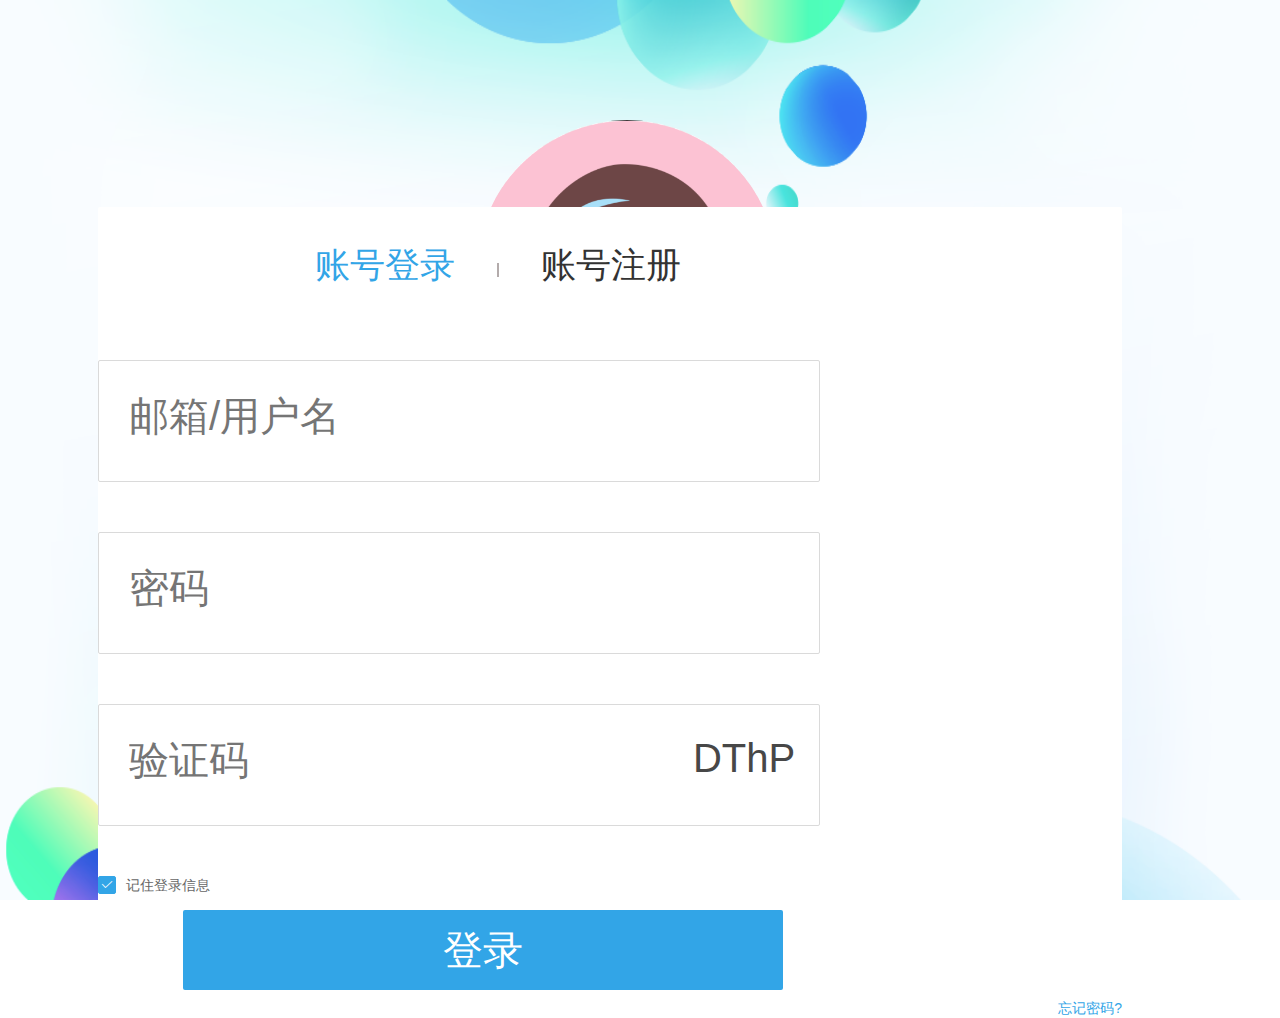
==== commit dda87fa8: "Update app登录.html" ====
--- a/app登录.html
+++ b/app登录.html
@@ -95,7 +95,7 @@
                     </div>
                     <br />
 
-                    <a id="login" class="fullBtnBlue" href=" https://505462019cj.github.io/505462019cj.github.io-data/">登录</a>
+                    <a id="login" class="fullBtnBlue" href=" login_ending。html">登录</a>
                     <div class="transferField">
                         <a class="go2forgetpwd linkABlue rememberFieldForA" href="#">忘记密码?</a>
                     </div>
@@ -249,4 +249,4 @@
 
 </body>
 
-</html>+</html>
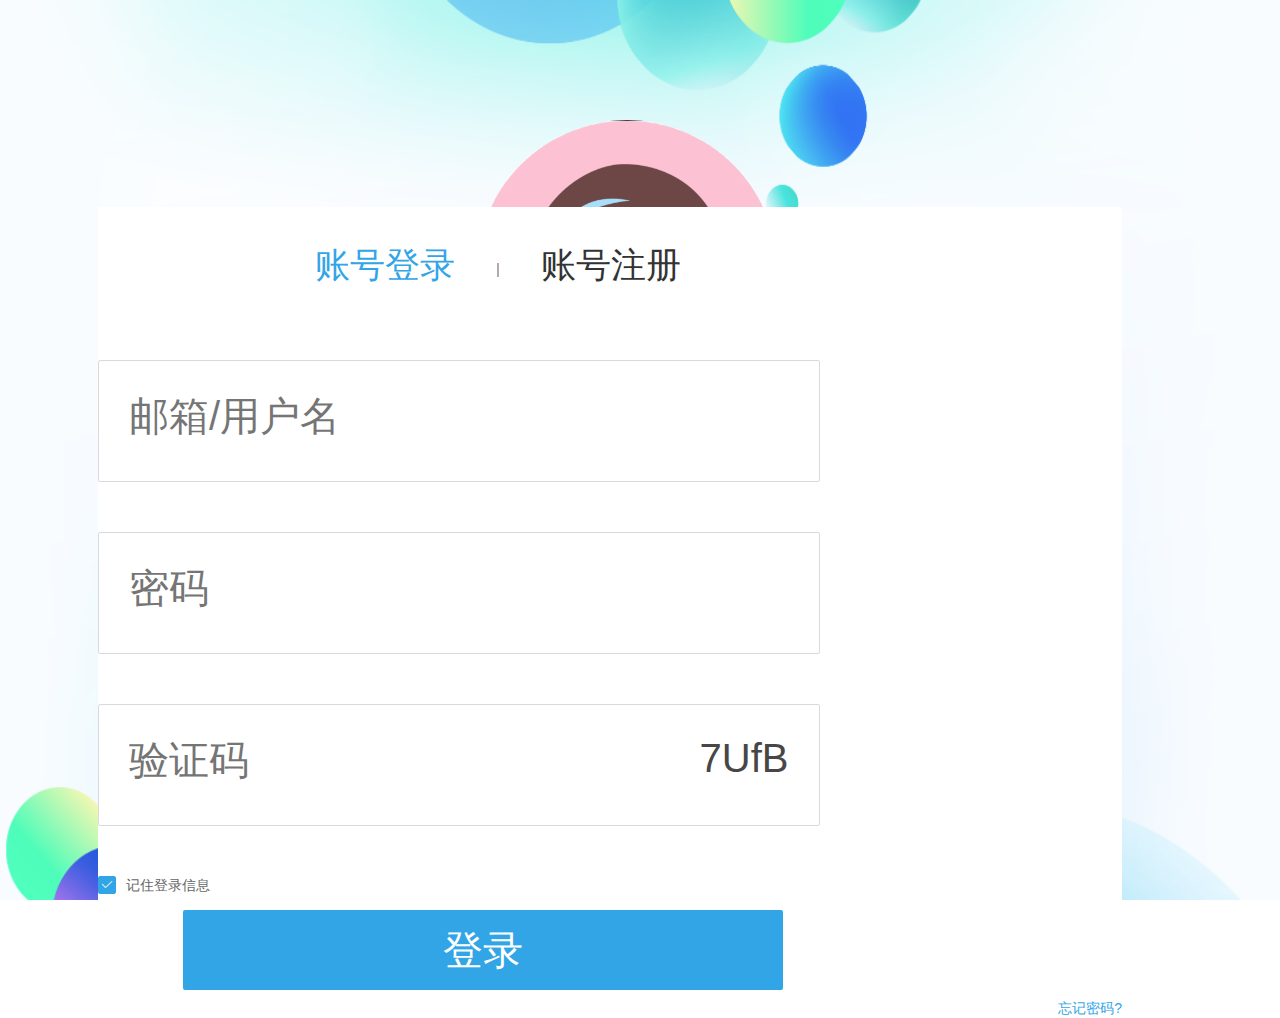
==== commit 293c4a8c: "Update app登录.html" ====
--- a/app登录.html
+++ b/app登录.html
@@ -95,7 +95,7 @@
                     </div>
                     <br />
 
-                    <a id="login" class="fullBtnBlue" href=" login_ending。html">登录</a>
+                    <a id="login" class="fullBtnBlue" href=" login_ending.html">登录</a>
                     <div class="transferField">
                         <a class="go2forgetpwd linkABlue rememberFieldForA" href="#">忘记密码?</a>
                     </div>
